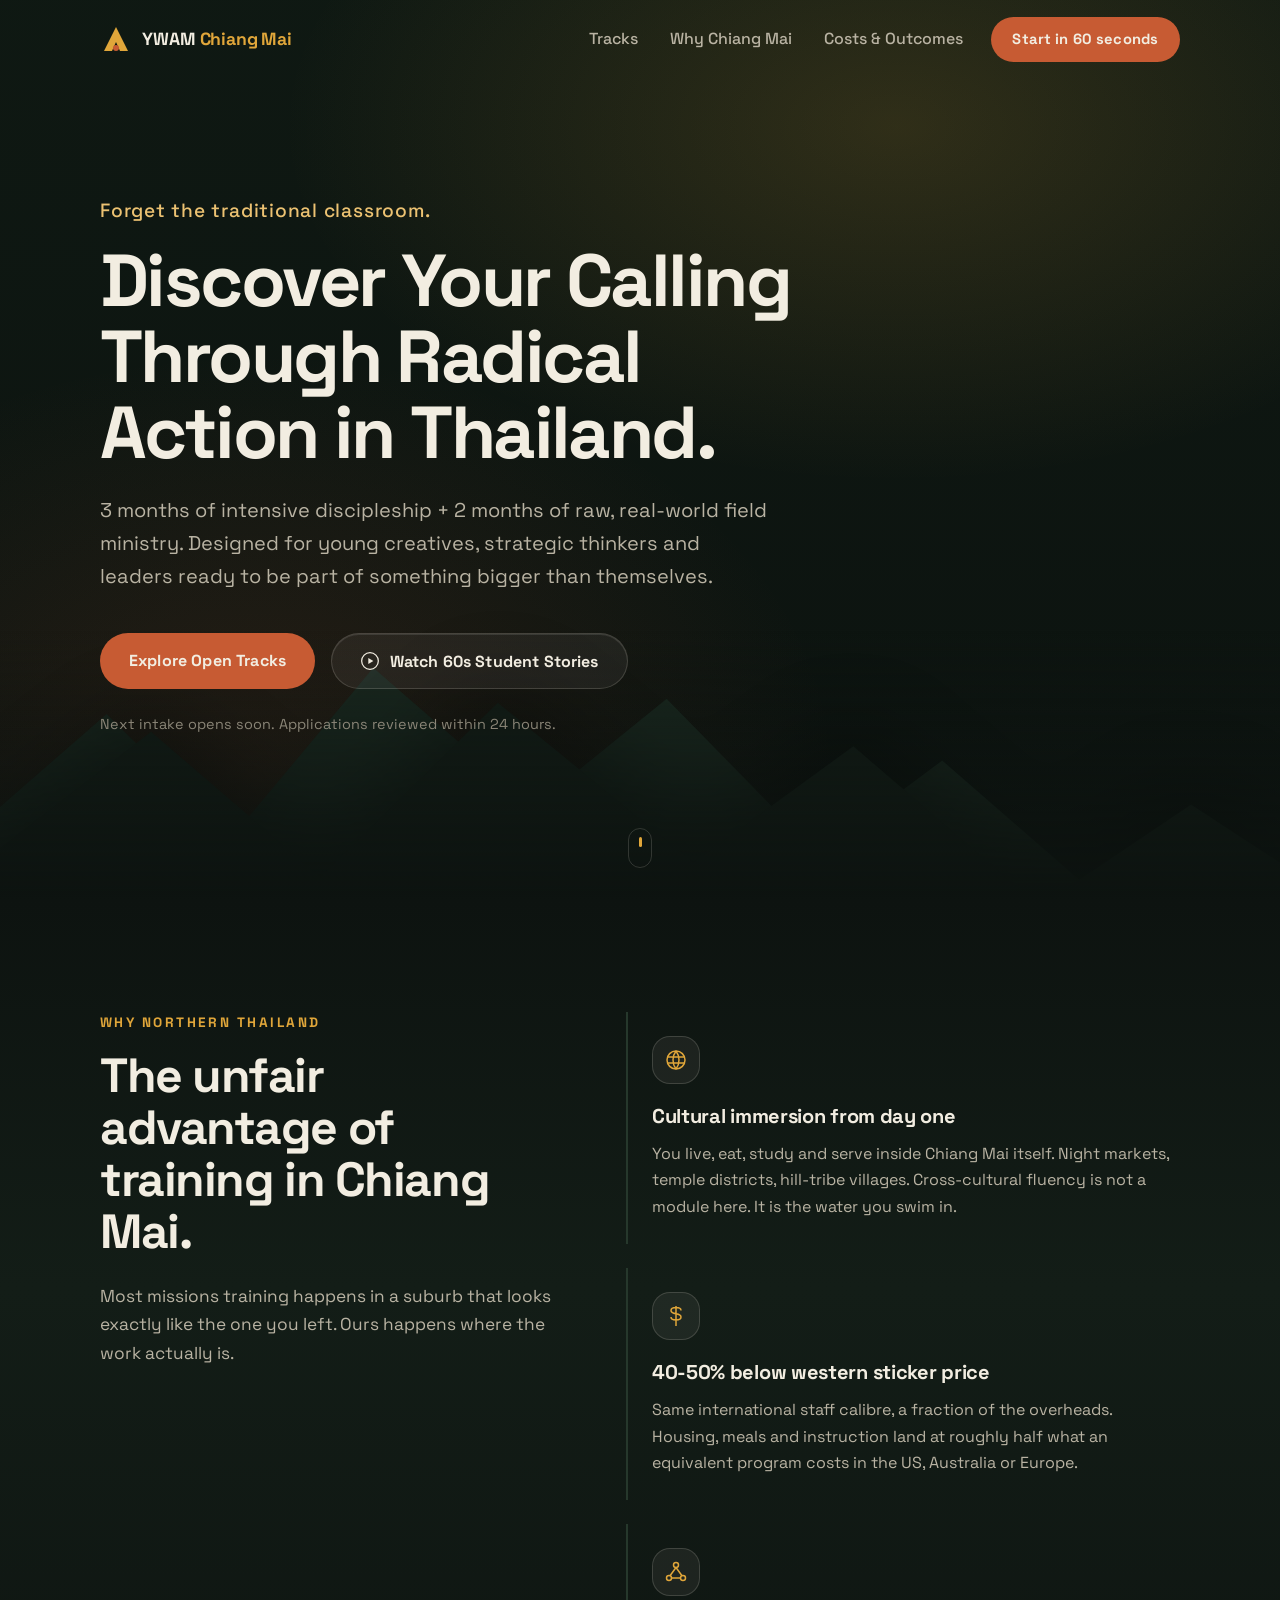
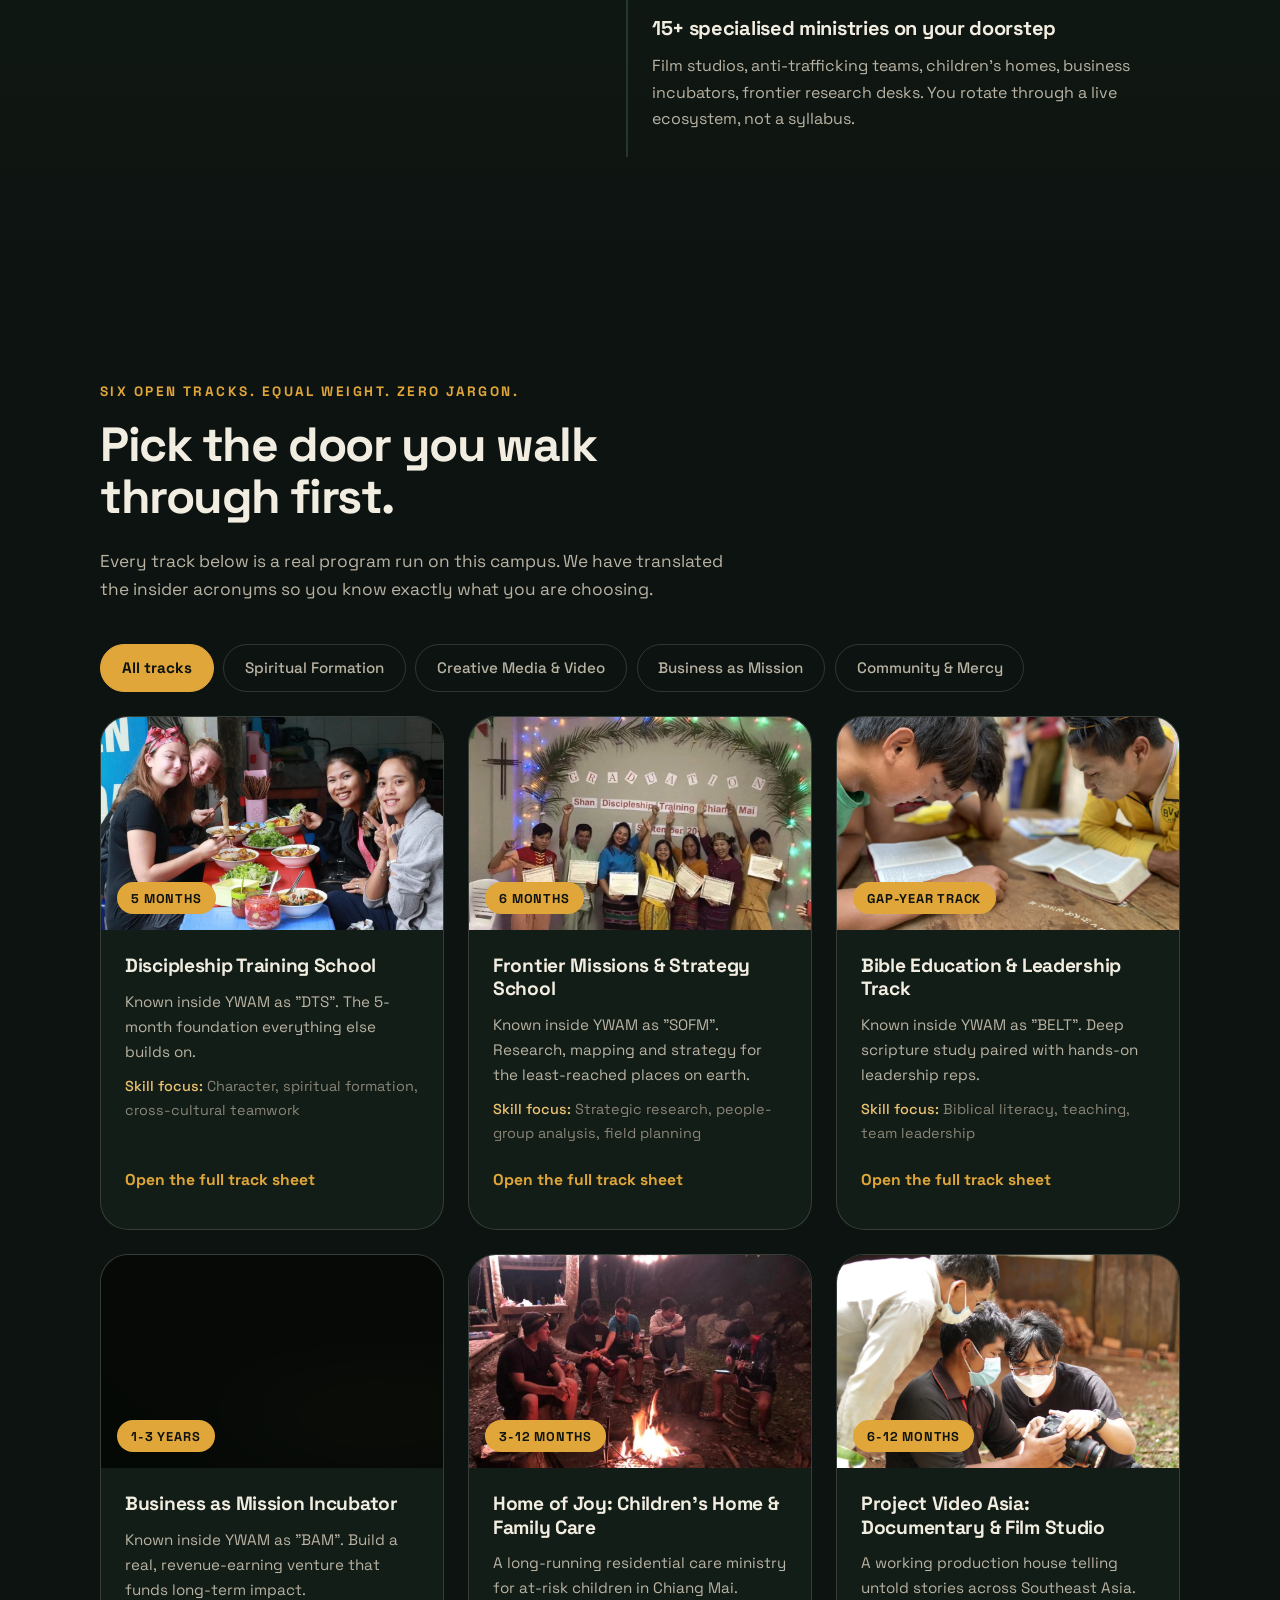
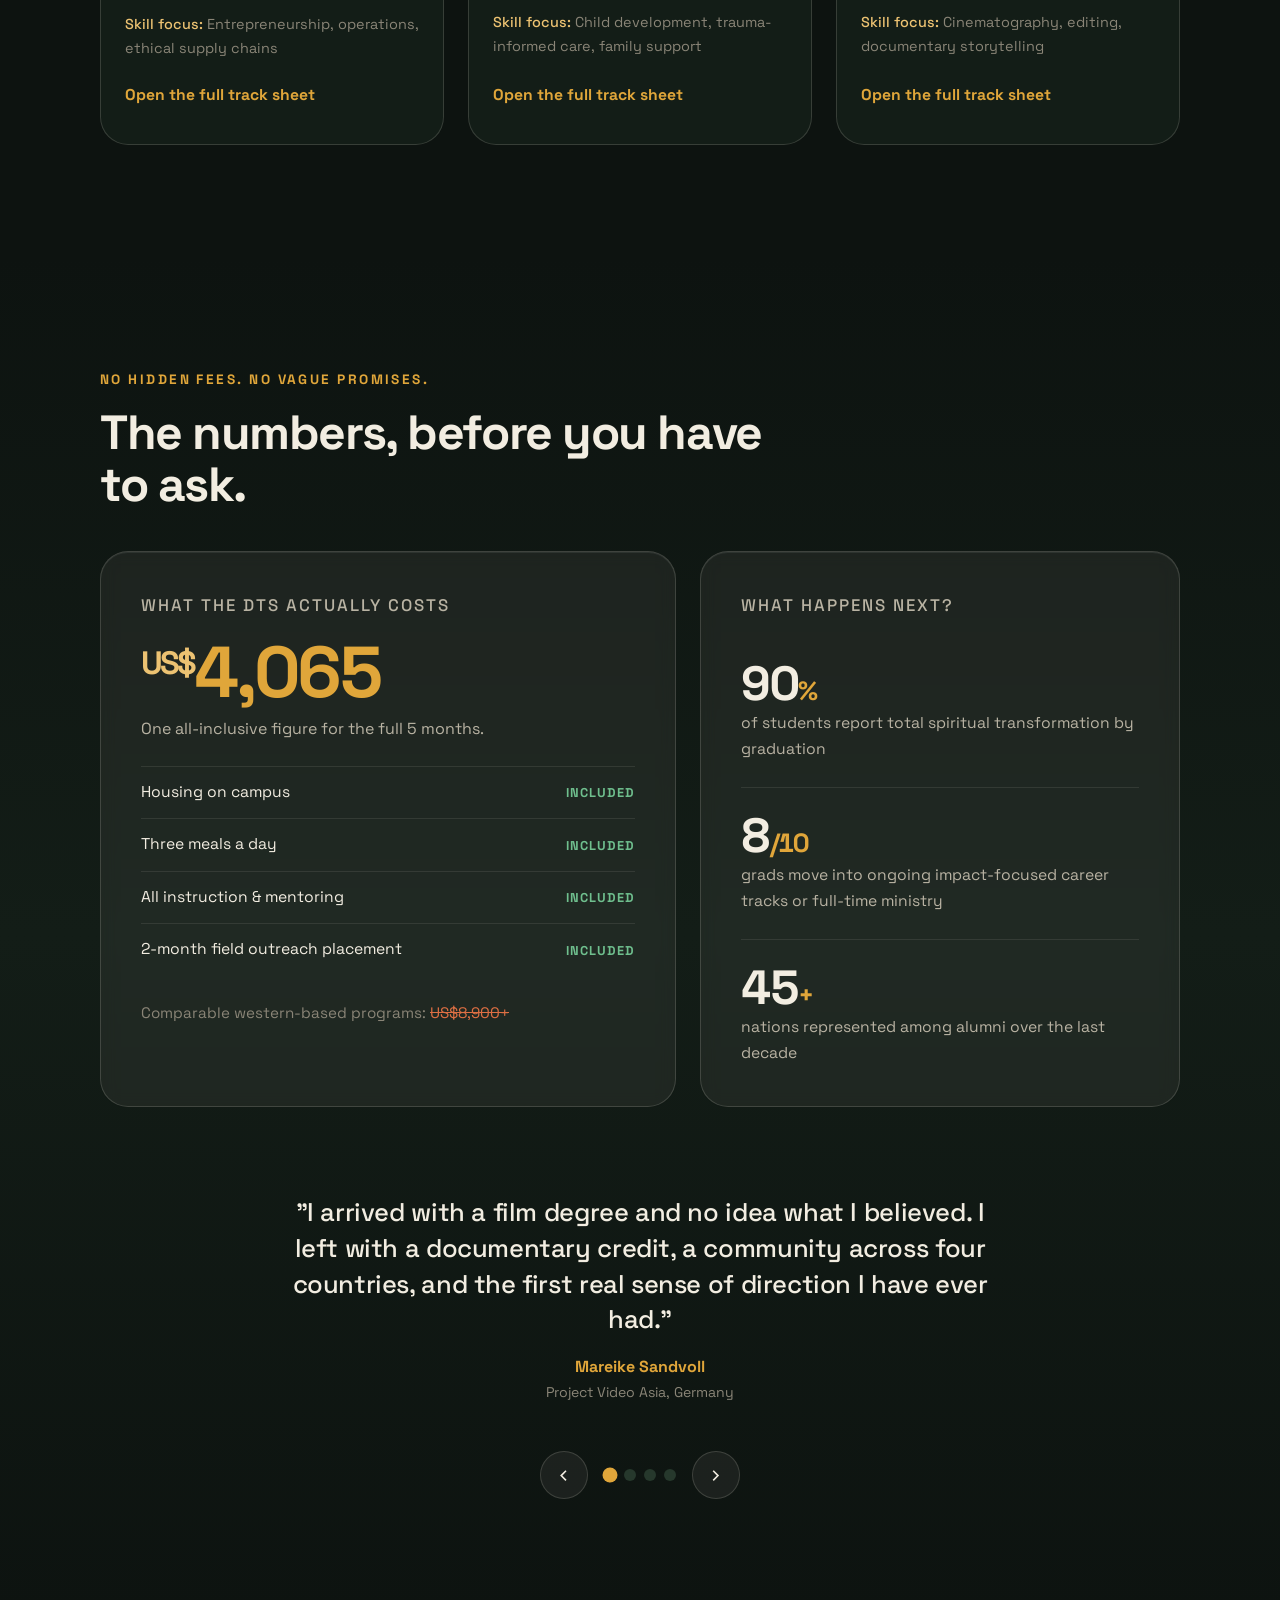
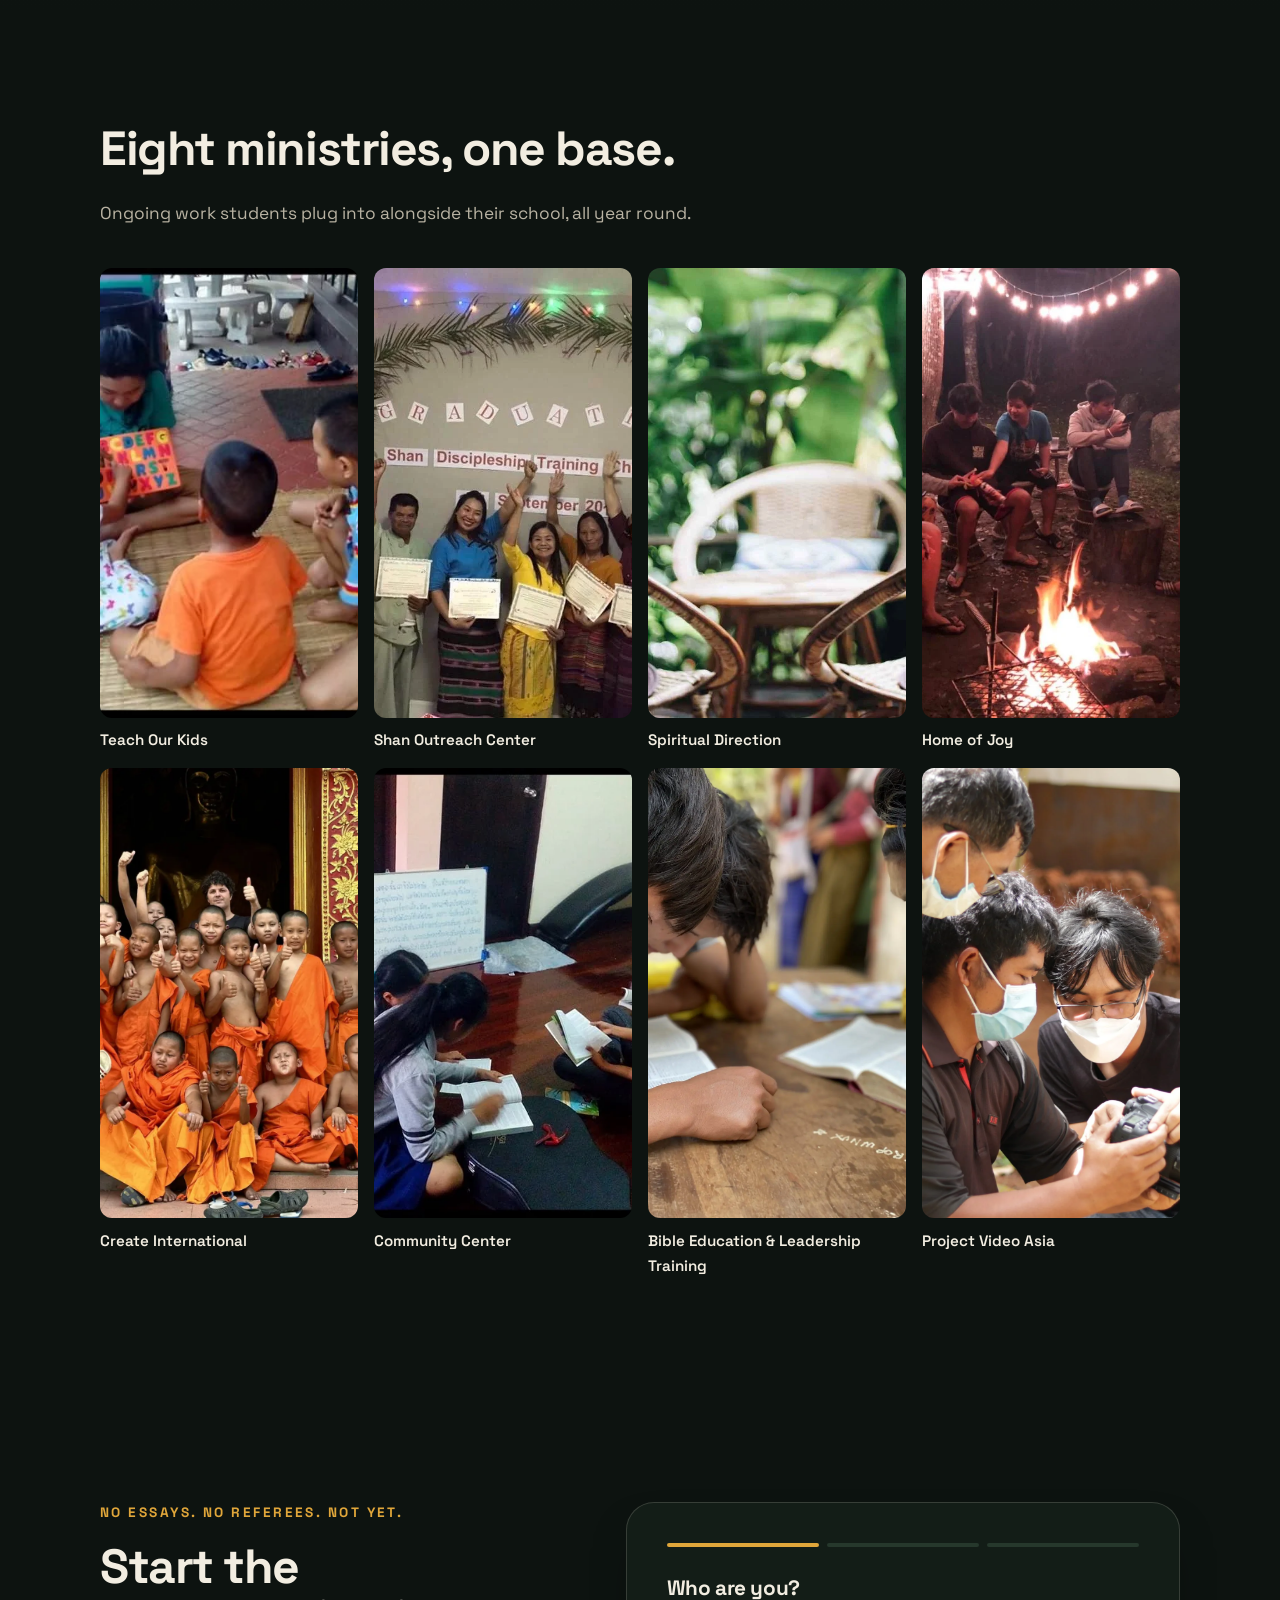
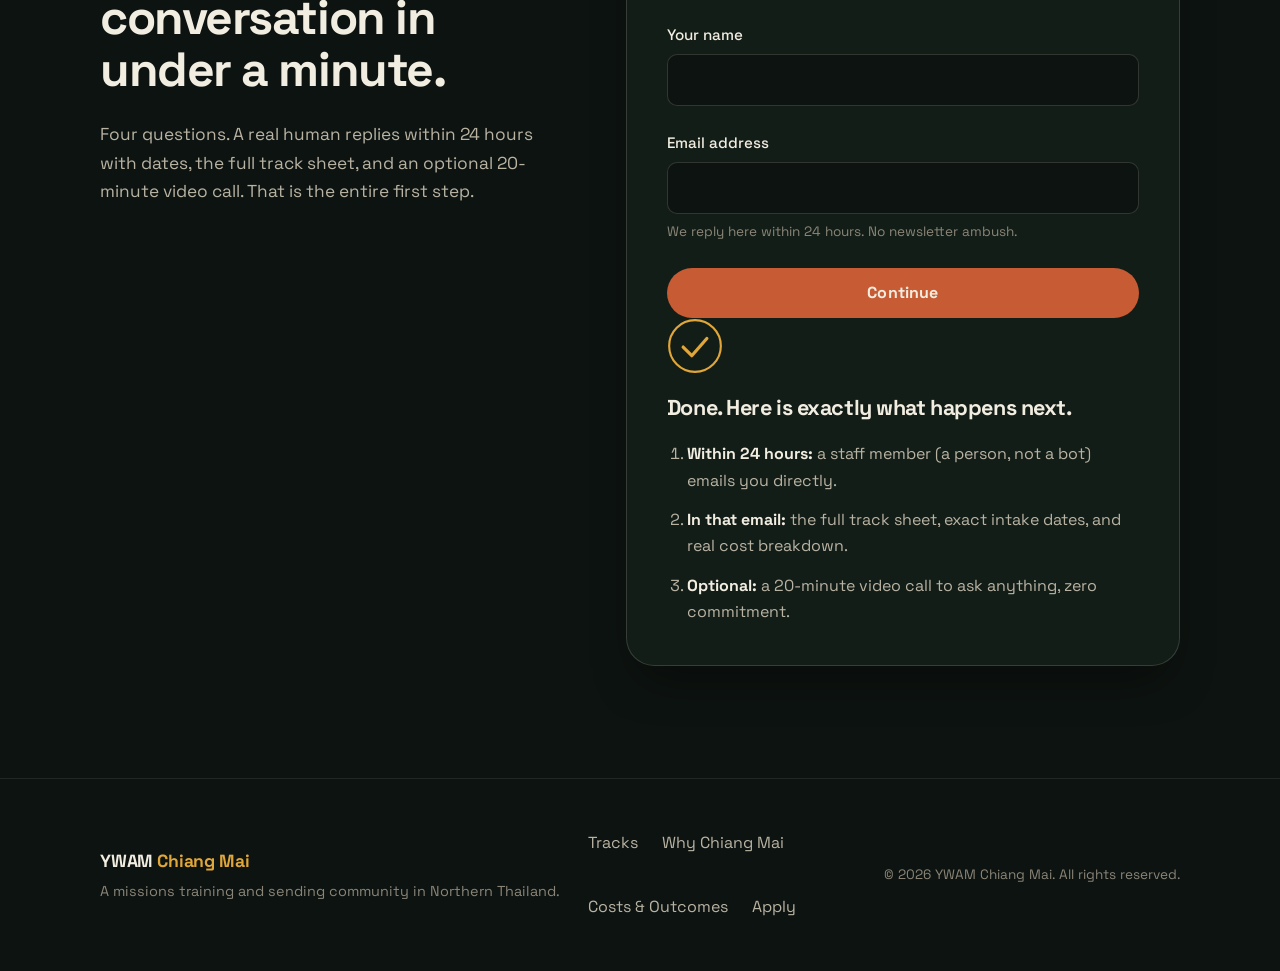
==== index.html @ 43355d7a "Initial commit: YWAM Chiang Mai homepage redesign (variant 1) Co-Authored-By: Claude Sonnet 5 <norep" ====
<!DOCTYPE html>
<html lang="en">
<head>
  <meta charset="UTF-8">
  <meta name="viewport" content="width=device-width, initial-scale=1">
  <title>YWAM Chiang Mai | Discover Your Calling Through Radical Action in Thailand</title>
  <meta name="description" content="3 months of intensive discipleship plus 2 months of raw, real-world field ministry in Chiang Mai, Thailand. Built for young creatives, strategic thinkers and leaders. See tracks, real costs and outcomes.">
  <link rel="canonical" href="https://www.ywamchiangmai.org/">

  <!-- Open Graph -->
  <meta property="og:type" content="website">
  <meta property="og:title" content="YWAM Chiang Mai | Discover Your Calling Through Radical Action in Thailand">
  <meta property="og:description" content="3 months of intensive discipleship plus 2 months of real-world field ministry in Northern Thailand. Transparent costs. Six open tracks. Apply in under a minute.">
  <meta property="og:url" content="https://www.ywamchiangmai.org/">
  <meta property="og:image" content="https://www.ywamchiangmai.org/images/og-cover.webp">
  <meta property="og:site_name" content="YWAM Chiang Mai">

  <!-- Twitter -->
  <meta name="twitter:card" content="summary_large_image">
  <meta name="twitter:title" content="YWAM Chiang Mai | Discover Your Calling Through Radical Action in Thailand">
  <meta name="twitter:description" content="5 months that reroute your life. Discipleship, creative media, frontier strategy and mercy ministry in Chiang Mai, Thailand.">
  <meta name="twitter:image" content="https://www.ywamchiangmai.org/images/og-cover.webp">

  <!-- ============================================================
       JSON-LD SCHEMA CONTAINER
       Organization + Course + FAQPage markup for search engines,
       knowledge graphs and LLM engine citations.
       ============================================================ -->
  <script type="application/ld+json">
  {
    "@context": "https://schema.org",
    "@type": "Organization",
    "name": "YWAM Chiang Mai",
    "url": "https://www.ywamchiangmai.org/",
    "logo": "https://www.ywamchiangmai.org/images/logo.webp",
    "description": "A missions training and sending community in Chiang Mai, Thailand, running discipleship schools, creative media studios, business-as-mission incubators and mercy ministries.",
    "address": {
      "@type": "PostalAddress",
      "addressLocality": "Chiang Mai",
      "addressCountry": "TH"
    },
    "sameAs": [
      "https://www.instagram.com/ywamchiangmai",
      "https://www.youtube.com/@ywamchiangmai"
    ]
  }
  </script>
  <script type="application/ld+json">
  {
    "@context": "https://schema.org",
    "@type": "Course",
    "name": "Discipleship Training School (DTS)",
    "description": "A 5-month residential program: 3 months of intensive discipleship lectures followed by 2 months of real-world field ministry across Thailand and Southeast Asia. No prior theological training required.",
    "provider": {
      "@type": "Organization",
      "name": "YWAM Chiang Mai",
      "url": "https://www.ywamchiangmai.org/"
    },
    "offers": {
      "@type": "Offer",
      "category": "Tuition",
      "price": "4280",
      "priceCurrency": "USD",
      "description": "All-inclusive figure covering housing, meals, instruction and field outreach placement."
    },
    "hasCourseInstance": {
      "@type": "CourseInstance",
      "courseMode": "onsite",
      "location": {
        "@type": "Place",
        "name": "YWAM Chiang Mai Campus",
        "address": {
          "@type": "PostalAddress",
          "addressLocality": "Chiang Mai",
          "addressCountry": "TH"
        }
      }
    }
  }
  </script>
  <script type="application/ld+json">
  {
    "@context": "https://schema.org",
    "@type": "FAQPage",
    "mainEntity": [
      {
        "@type": "Question",
        "name": "What is a DTS (Discipleship Training School)?",
        "acceptedAnswer": {
          "@type": "Answer",
          "text": "A DTS is a 5-month residential program run by YWAM: 3 months of intensive teaching and mentoring on campus in Chiang Mai, followed by 2 months of hands-on field ministry. You do not need any prior church, theology or missions background to apply."
        }
      },
      {
        "@type": "Question",
        "name": "How much does it cost to train with YWAM Chiang Mai?",
        "acceptedAnswer": {
          "@type": "Answer",
          "text": "The DTS costs US$4,280 all-inclusive: housing, three meals a day, instruction and your field outreach placement. Comparable western-based programs typically run US$8,900 or more, so training in Chiang Mai costs roughly 40 to 50 percent less."
        }
      },
      {
        "@type": "Question",
        "name": "Do I need to be experienced in ministry or missions to join?",
        "acceptedAnswer": {
          "@type": "Answer",
          "text": "No. Tracks are designed for people arriving with zero insider knowledge. Creatives, strategists, tradespeople and students all start at the same point: a willingness to learn through action."
        }
      },
      {
        "@type": "Question",
        "name": "What happens after I apply?",
        "acceptedAnswer": {
          "@type": "Answer",
          "text": "Within 24 hours a real staff member (not an autoresponder) emails you, books an optional 20-minute video call, and sends the full track sheet for the program you selected, including exact dates and a packing guide."
        }
      }
    ]
  }
  </script>

  <!-- Local variable font: Space Grotesk (wght 300-700), latin subset -->
  <style>
    @font-face {
      font-family: "Space Grotesk";
      src: url("fonts/space-grotesk-var-latin.woff2") format("woff2");
      font-weight: 300 700;
      font-style: normal;
      font-display: swap;
    }
  </style>
  <link rel="preload" href="fonts/space-grotesk-var-latin.woff2" as="font" type="font/woff2" crossorigin>
  <link rel="stylesheet" href="styles/main.css">

  <!-- Cloudflare Web Analytics: paste production token before ship -->
  <!-- <script defer src="https://static.cloudflareinsights.com/beacon.min.js" data-cf-beacon='{"token": "REPLACE_WITH_TOKEN"}'></script> -->
</head>
<body>
  <a class="skip-link" href="#main">Skip to main content</a>

  <!-- Narrative journey progress bar -->
  <div class="journey-progress" aria-hidden="true"><span id="journeyBar"></span></div>

  <header class="site-header" id="siteHeader">
    <div class="header-inner">
      <a class="brand" href="index.html" aria-label="YWAM Chiang Mai home">
        <svg class="brand-mark" viewBox="0 0 32 32" fill="none" aria-hidden="true">
          <path d="M16 3 4 27h8l4-9 4 9h8L16 3z" fill="var(--gold)"/>
          <circle cx="16" cy="24" r="3" fill="var(--terracotta)"/>
        </svg>
        <span class="brand-name">YWAM <em>Chiang Mai</em></span>
      </a>
      <nav class="site-nav" aria-label="Primary">
        <a href="#tracks">Tracks</a>
        <a href="#advantage">Why Chiang Mai</a>
        <a href="#numbers">Costs &amp; Outcomes</a>
      </nav>
      <a class="btn btn-solid btn-header" href="#apply">Start in 60 seconds</a>
    </div>
  </header>

  <main id="main">

    <!-- ==================== SECTION 1: CINEMATIC HERO ==================== -->
    <section class="hero" id="hero" aria-labelledby="heroTitle">
      <div class="hero-bg" aria-hidden="true">
        <div class="hero-layer hero-sky" data-parallax="0.15"></div>
        <div class="hero-layer hero-ridge-far" data-parallax="0.30">
          <svg viewBox="0 0 1440 320" preserveAspectRatio="none">
            <path d="M0 320V190l120-60 140 80 160-110 180 90 150-70 170 100 140-60 160 80 120-50 100 60v60z" fill="var(--ink-800)"/>
          </svg>
        </div>
        <div class="hero-layer hero-ridge-near" data-parallax="0.50">
          <svg viewBox="0 0 1440 260" preserveAspectRatio="none">
            <path d="M0 260V150l170-80 190 100 200-120 220 110 180-80 210 110 170-70 100 40v200z" fill="var(--ink-900)"/>
          </svg>
        </div>
        <div class="hero-grain"></div>
        <div class="hero-fade"></div>
      </div>

      <div class="hero-content container">
        <p class="hero-kicker reveal-words" id="heroKicker">Forget the traditional classroom.</p>
        <h1 class="hero-title reveal-words" id="heroTitle">Discover Your Calling Through Radical Action in Thailand.</h1>
        <p class="hero-lede">3 months of intensive discipleship + 2 months of raw, real-world field ministry. Designed for young creatives, strategic thinkers and leaders ready to be part of something bigger than themselves.</p>
        <div class="hero-ctas">
          <a class="btn btn-solid" href="#tracks">Explore Open Tracks</a>
          <button class="btn btn-glass" type="button" id="storiesBtn" aria-haspopup="dialog">
            <svg viewBox="0 0 24 24" fill="none" aria-hidden="true"><circle cx="12" cy="12" r="10" stroke="currentColor" stroke-width="1.5"/><path d="M10 8.5v7l6-3.5-6-3.5z" fill="currentColor"/></svg>
            Watch 60s Student Stories
          </button>
        </div>
        <p class="hero-meta">Next intake opens soon. Applications reviewed within 24 hours.</p>
      </div>

      <div class="hero-scroll-cue" aria-hidden="true">
        <span></span>
      </div>
    </section>

    <!-- ==================== SECTION 2: THE UNFAIR ADVANTAGE ==================== -->
    <section class="advantage" id="advantage" aria-labelledby="advantageTitle">
      <div class="container split-grid">
        <div class="split-sticky">
          <p class="eyebrow reveal">Why Northern Thailand</p>
          <h2 class="section-title reveal" id="advantageTitle">The unfair advantage of training in Chiang Mai.</h2>
          <p class="section-lede reveal">Most missions training happens in a suburb that looks exactly like the one you left. Ours happens where the work actually is.</p>
        </div>
        <div class="pillar-stack">
          <article class="pillar reveal">
            <div class="pillar-icon" aria-hidden="true">
              <svg viewBox="0 0 24 24" fill="none" stroke="currentColor" stroke-width="1.5"><circle cx="12" cy="12" r="9"/><path d="M3.5 9h17M3.5 15h17M12 3a15 15 0 0 1 0 18M12 3a15 15 0 0 0 0 18"/></svg>
            </div>
            <h3>Cultural immersion from day one</h3>
            <p>You live, eat, study and serve inside Chiang Mai itself. Night markets, temple districts, hill-tribe villages. Cross-cultural fluency is not a module here. It is the water you swim in.</p>
          </article>
          <article class="pillar reveal">
            <div class="pillar-icon" aria-hidden="true">
              <svg viewBox="0 0 24 24" fill="none" stroke="currentColor" stroke-width="1.5"><path d="M12 2v20M17 6.5c0-1.9-2.2-3-5-3s-5 1.1-5 3 2 2.8 5 3.3 5 1.4 5 3.2-2.2 3-5 3-5-1.1-5-3"/></svg>
            </div>
            <h3>40-50% below western sticker price</h3>
            <p>Same international staff calibre, a fraction of the overheads. Housing, meals and instruction land at roughly half what an equivalent program costs in the US, Australia or Europe.</p>
          </article>
          <article class="pillar reveal">
            <div class="pillar-icon" aria-hidden="true">
              <svg viewBox="0 0 24 24" fill="none" stroke="currentColor" stroke-width="1.5"><circle cx="12" cy="5" r="2.5"/><circle cx="5" cy="18" r="2.5"/><circle cx="19" cy="18" r="2.5"/><path d="M12 7.5 6 15.7M12 7.5l6 8.2M7.5 18h9"/></svg>
            </div>
            <h3>15+ specialised ministries on your doorstep</h3>
            <p>Film studios, anti-trafficking teams, children's homes, business incubators, frontier research desks. You rotate through a live ecosystem, not a syllabus.</p>
          </article>
        </div>
      </div>
    </section>

    <!-- ==================== SECTION 3: MODULAR PROJECT SELECTOR ==================== -->
    <section class="tracks" id="tracks" aria-labelledby="tracksTitle">
      <div class="container">
        <p class="eyebrow reveal">Six open tracks. Equal weight. Zero jargon.</p>
        <h2 class="section-title reveal" id="tracksTitle">Pick the door you walk through first.</h2>
        <p class="section-lede reveal">Every track below is a real program run on this campus. We have translated the insider acronyms so you know exactly what you are choosing.</p>

        <div class="track-filters reveal" role="group" aria-label="Filter tracks by focus">
          <button class="filter-chip is-active" type="button" data-filter="all" aria-pressed="true">All tracks</button>
          <button class="filter-chip" type="button" data-filter="spiritual" aria-pressed="false">Spiritual Formation</button>
          <button class="filter-chip" type="button" data-filter="creative" aria-pressed="false">Creative Media &amp; Video</button>
          <button class="filter-chip" type="button" data-filter="business" aria-pressed="false">Business as Mission</button>
          <button class="filter-chip" type="button" data-filter="community" aria-pressed="false">Community &amp; Mercy</button>
        </div>

        <ul class="track-grid" id="trackGrid">
          <li class="track-card reveal" data-category="spiritual" data-sheet="dts">
            <div class="track-media track-media-dts" aria-hidden="true"><img src="images/ywamchiangmai-ywam-chiangmai-dts-students-sharing-a-meal.webp" alt="" loading="lazy"><span class="track-tag">5 months</span></div>
            <div class="track-body">
              <h3>Discipleship Training School</h3>
              <p class="track-translate">Known inside YWAM as "DTS". The 5-month foundation everything else builds on.</p>
              <p class="track-skill"><strong>Skill focus:</strong> Character, spiritual formation, cross-cultural teamwork</p>
              <button class="track-cta" type="button" aria-haspopup="dialog">Open the full track sheet</button>
            </div>
          </li>
          <li class="track-card reveal" data-category="spiritual" data-sheet="sofm">
            <div class="track-media track-media-sofm" aria-hidden="true"><img src="images/ywamchiangmai-ywam-chiangmai-shan-outreach-center-photo-1.webp" alt="" loading="lazy"><span class="track-tag">6 months</span></div>
            <div class="track-body">
              <h3>Frontier Missions &amp; Strategy School</h3>
              <p class="track-translate">Known inside YWAM as "SOFM". Research, mapping and strategy for the least-reached places on earth.</p>
              <p class="track-skill"><strong>Skill focus:</strong> Strategic research, people-group analysis, field planning</p>
              <button class="track-cta" type="button" aria-haspopup="dialog">Open the full track sheet</button>
            </div>
          </li>
          <li class="track-card reveal" data-category="spiritual" data-sheet="belt">
            <div class="track-media track-media-belt" aria-hidden="true"><img src="images/ywamchiangmai-ywam-chiangmai-belt-bible-education-leadership-training.webp" alt="" loading="lazy"><span class="track-tag">Gap-year track</span></div>
            <div class="track-body">
              <h3>Bible Education &amp; Leadership Track</h3>
              <p class="track-translate">Known inside YWAM as "BELT". Deep scripture study paired with hands-on leadership reps.</p>
              <p class="track-skill"><strong>Skill focus:</strong> Biblical literacy, teaching, team leadership</p>
              <button class="track-cta" type="button" aria-haspopup="dialog">Open the full track sheet</button>
            </div>
          </li>
          <li class="track-card reveal" data-category="business" data-sheet="bam">
            <div class="track-media track-media-bam" aria-hidden="true"><span class="track-tag">1-3 years</span></div>
            <div class="track-body">
              <h3>Business as Mission Incubator</h3>
              <p class="track-translate">Known inside YWAM as "BAM". Build a real, revenue-earning venture that funds long-term impact.</p>
              <p class="track-skill"><strong>Skill focus:</strong> Entrepreneurship, operations, ethical supply chains</p>
              <button class="track-cta" type="button" aria-haspopup="dialog">Open the full track sheet</button>
            </div>
          </li>
          <li class="track-card reveal" data-category="community" data-sheet="hoj">
            <div class="track-media track-media-hoj" aria-hidden="true"><img src="images/ywamchiangmai-ywam-chiangmai-home-of-joy-photo-1.webp" alt="" loading="lazy"><span class="track-tag">3-12 months</span></div>
            <div class="track-body">
              <h3>Home of Joy: Children's Home &amp; Family Care</h3>
              <p class="track-translate">A long-running residential care ministry for at-risk children in Chiang Mai.</p>
              <p class="track-skill"><strong>Skill focus:</strong> Child development, trauma-informed care, family support</p>
              <button class="track-cta" type="button" aria-haspopup="dialog">Open the full track sheet</button>
            </div>
          </li>
          <li class="track-card reveal" data-category="creative" data-sheet="pva">
            <div class="track-media track-media-pva" aria-hidden="true"><img src="images/ywamchiangmai-ywam-chiangmai-project-video-asia-production-photo-1.webp" alt="" loading="lazy"><span class="track-tag">6-12 months</span></div>
            <div class="track-body">
              <h3>Project Video Asia: Documentary &amp; Film Studio</h3>
              <p class="track-translate">A working production house telling untold stories across Southeast Asia.</p>
              <p class="track-skill"><strong>Skill focus:</strong> Cinematography, editing, documentary storytelling</p>
              <button class="track-cta" type="button" aria-haspopup="dialog">Open the full track sheet</button>
            </div>
          </li>
        </ul>
      </div>
    </section>

    <!-- ==================== SECTION 4: TRANSPARENT NUMBERS ==================== -->
    <section class="numbers" id="numbers" aria-labelledby="numbersTitle">
      <div class="container">
        <p class="eyebrow reveal">No hidden fees. No vague promises.</p>
        <h2 class="section-title reveal" id="numbersTitle">The numbers, before you have to ask.</h2>

        <div class="numbers-grid">
          <div class="cost-panel reveal" aria-labelledby="costHeading">
            <h3 id="costHeading">What the DTS actually costs</h3>
            <p class="cost-figure"><span class="cost-currency">US$</span><span class="count-up" data-count="4280">0</span></p>
            <p class="cost-note">One all-inclusive figure for the full 5 months.</p>
            <ul class="cost-breakdown">
              <li><span>Housing on campus</span><span class="cost-check" aria-hidden="true">Included</span></li>
              <li><span>Three meals a day</span><span class="cost-check" aria-hidden="true">Included</span></li>
              <li><span>All instruction &amp; mentoring</span><span class="cost-check" aria-hidden="true">Included</span></li>
              <li><span>2-month field outreach placement</span><span class="cost-check" aria-hidden="true">Included</span></li>
            </ul>
            <p class="cost-compare">Comparable western-based programs: <s>US$8,900+</s></p>
          </div>

          <div class="outcomes-panel reveal" aria-labelledby="outcomesHeading">
            <h3 id="outcomesHeading">What happens next?</h3>
            <div class="outcome-stat">
              <p class="outcome-figure"><span class="count-up" data-count="95">0</span><span class="outcome-unit">%</span></p>
              <p>of students report total spiritual transformation by graduation</p>
            </div>
            <div class="outcome-stat">
              <p class="outcome-figure"><span class="count-up" data-count="8">0</span><span class="outcome-unit">/10</span></p>
              <p>grads move into ongoing impact-focused career tracks or full-time ministry</p>
            </div>
            <div class="outcome-stat">
              <p class="outcome-figure"><span class="count-up" data-count="47">0</span><span class="outcome-unit">+</span></p>
              <p>nations represented among alumni over the last decade</p>
            </div>
          </div>
        </div>

        <div class="quotes reveal" aria-label="Alumni stories">
          <div class="quote-track" id="quoteTrack">
            <blockquote class="quote-slide is-active">
              <p>"I arrived with a film degree and no idea what I believed. I left with a documentary credit, a community across four countries, and the first real sense of direction I have ever had."</p>
              <footer>Mareike Sandvoll <span>Project Video Asia, Germany</span></footer>
            </blockquote>
            <blockquote class="quote-slide">
              <p>"I thought DTS was code for something I would not understand. Turns out it was five months that rerouted my whole twenties. I run a social enterprise in Auckland now."</p>
              <footer>Tavita Ah-Kuoi <span>DTS &amp; BAM Incubator, New Zealand</span></footer>
            </blockquote>
            <blockquote class="quote-slide">
              <p>"The cost was the thing that nearly stopped me. Then I did the maths against a single semester at uni back home and booked the flight the same week."</p>
              <footer>Jonas Berkeley-Rae <span>Frontier Missions &amp; Strategy School, UK</span></footer>
            </blockquote>
            <blockquote class="quote-slide">
              <p>"Home of Joy taught me more about care work in three months than two years of lectures ever did. I came back on staff."</p>
              <footer>Priya Nakarin <span>Home of Joy, Australia</span></footer>
            </blockquote>
          </div>
          <div class="quote-controls">
            <button type="button" id="quotePrev" aria-label="Previous story">
              <svg viewBox="0 0 24 24" fill="none" stroke="currentColor" stroke-width="2" aria-hidden="true"><path d="M15 6l-6 6 6 6"/></svg>
            </button>
            <div class="quote-dots" id="quoteDots" role="tablist" aria-label="Story position"></div>
            <button type="button" id="quoteNext" aria-label="Next story">
              <svg viewBox="0 0 24 24" fill="none" stroke="currentColor" stroke-width="2" aria-hidden="true"><path d="M9 6l6 6-6 6"/></svg>
            </button>
          </div>
        </div>
      </div>
    </section>

    <!-- ==================== SECTION 4b: MINISTRIES ==================== -->
    <section class="ministries" id="ministries" aria-labelledby="ministriesTitle">
      <div class="container">
        <h2 class="section-title reveal" id="ministriesTitle">Eight ministries, one base.</h2>
        <p class="section-lede reveal">Ongoing work students plug into alongside their school, all year round.</p>
        <ul class="ministry-grid">
          <li class="ministry-card reveal">
            <img src="images/ywamchiangmai-ywam-chiangmai-community-center-pim-teaching-kids.webp" alt="Teach Our Kids" width="600" height="450" loading="lazy">
            <span>Teach Our Kids</span>
          </li>
          <li class="ministry-card reveal">
            <img src="images/ywamchiangmai-ywam-chiangmai-shan-outreach-center-photo-1.webp" alt="Shan Outreach Center" width="600" height="450" loading="lazy">
            <span>Shan Outreach Center</span>
          </li>
          <li class="ministry-card reveal">
            <img src="images/ywamchiangmai-ywam-chiangmai-spiritual-direction-cover-image.webp" alt="Spiritual Direction" width="600" height="450" loading="lazy">
            <span>Spiritual Direction</span>
          </li>
          <li class="ministry-card reveal">
            <img src="images/ywamchiangmai-ywam-chiangmai-home-of-joy-photo-1.webp" alt="Home of Joy" width="600" height="450" loading="lazy">
            <span>Home of Joy</span>
          </li>
          <li class="ministry-card reveal">
            <img src="images/ywamchiangmai-ywam-chiangmai-create-international-workshop.webp" alt="Create International" width="600" height="450" loading="lazy">
            <span>Create International</span>
          </li>
          <li class="ministry-card reveal">
            <img src="images/ywamchiangmai-ywam-chiangmai-community-center-kids-studying-bible.webp" alt="Community Center" width="600" height="450" loading="lazy">
            <span>Community Center</span>
          </li>
          <li class="ministry-card reveal">
            <img src="images/ywamchiangmai-ywam-chiangmai-belt-bible-education-leadership-training.webp" alt="Bible Education Leadership Training" width="600" height="450" loading="lazy">
            <span>Bible Education &amp; Leadership Training</span>
          </li>
          <li class="ministry-card reveal">
            <img src="images/ywamchiangmai-ywam-chiangmai-project-video-asia-production-photo-1.webp" alt="Project Video Asia" width="600" height="450" loading="lazy">
            <span>Project Video Asia</span>
          </li>
        </ul>
      </div>
    </section>

    <!-- ==================== SECTION 5: 1-MINUTE MICRO-APPLICATION ==================== -->
    <section class="apply" id="apply" aria-labelledby="applyTitle">
      <div class="container apply-grid">
        <div class="apply-intro">
          <p class="eyebrow reveal">No essays. No referees. Not yet.</p>
          <h2 class="section-title reveal" id="applyTitle">Start the conversation in under a minute.</h2>
          <p class="section-lede reveal">Four questions. A real human replies within 24 hours with dates, the full track sheet, and an optional 20-minute video call. That is the entire first step.</p>
        </div>

        <!-- Wire action to your form endpoint (e.g. Cloudflare Pages Function or Formspark) before ship -->
        <form class="micro-form reveal" id="microForm" novalidate>
          <div class="form-progress" aria-hidden="true">
            <span class="form-dot is-active" data-step-dot="1"></span>
            <span class="form-dot" data-step-dot="2"></span>
            <span class="form-dot" data-step-dot="3"></span>
          </div>

          <fieldset class="form-step is-active" data-step="1">
            <legend>Who are you?</legend>
            <div class="field">
              <label for="fieldName">Your name</label>
              <input type="text" id="fieldName" name="name" autocomplete="name" required>
              <p class="field-error" id="errName" role="alert" hidden>Please tell us your name.</p>
            </div>
            <div class="field">
              <label for="fieldEmail">Email address</label>
              <input type="email" id="fieldEmail" name="email" autocomplete="email" inputmode="email" required>
              <p class="field-hint">We reply here within 24 hours. No newsletter ambush.</p>
              <p class="field-error" id="errEmail" role="alert" hidden>That email does not look right yet.</p>
            </div>
            <button class="btn btn-solid form-next" type="button" data-next="2">Continue</button>
          </fieldset>

          <fieldset class="form-step" data-step="2">
            <legend>What pulls at you most?</legend>
            <div class="field">
              <label for="fieldPassion">Primary passion</label>
              <select id="fieldPassion" name="passion" required>
                <option value="" selected disabled>Choose one</option>
                <option value="creative">Creative (film, design, story)</option>
                <option value="strategy">Strategy (research, planning, systems)</option>
                <option value="leadership">Leadership (teams, teaching, building)</option>
                <option value="community">Community care (children, families, justice)</option>
              </select>
              <p class="field-error" id="errPassion" role="alert" hidden>Pick the one closest to you. You can change it later.</p>
            </div>
            <div class="form-step-nav">
              <button class="btn btn-ghost form-back" type="button" data-back="1">Back</button>
              <button class="btn btn-solid form-next" type="button" data-next="3">Continue</button>
            </div>
          </fieldset>

          <fieldset class="form-step" data-step="3">
            <legend>When could you realistically come?</legend>
            <div class="field">
              <label for="fieldAvailability">Availability</label>
              <select id="fieldAvailability" name="availability" required>
                <option value="" selected disabled>Choose a window</option>
                <option value="3months">Within 3 months</option>
                <option value="6months">3-6 months from now</option>
                <option value="year">6-12 months from now</option>
                <option value="exploring">Just exploring for now</option>
              </select>
              <p class="field-error" id="errAvailability" role="alert" hidden>A rough window is all we need.</p>
            </div>
            <div class="form-step-nav">
              <button class="btn btn-ghost form-back" type="button" data-back="2">Back</button>
              <button class="btn btn-solid" type="submit" id="formSubmit">Send it</button>
            </div>
          </fieldset>

          <div class="form-success" id="formSuccess" hidden tabindex="-1">
            <svg class="success-mark" viewBox="0 0 52 52" aria-hidden="true">
              <circle cx="26" cy="26" r="24" fill="none" stroke="var(--gold)" stroke-width="2"/>
              <path d="M15 27l8 8 14-16" fill="none" stroke="var(--gold)" stroke-width="3" stroke-linecap="round" stroke-linejoin="round"/>
            </svg>
            <h3>Done. Here is exactly what happens next.</h3>
            <ol class="success-timeline">
              <li><strong>Within 24 hours:</strong> a staff member (a person, not a bot) emails you directly.</li>
              <li><strong>In that email:</strong> the full track sheet, exact intake dates, and real cost breakdown.</li>
              <li><strong>Optional:</strong> a 20-minute video call to ask anything, zero commitment.</li>
            </ol>
          </div>
        </form>
      </div>
    </section>

  </main>

  <footer class="site-footer">
    <div class="container footer-inner">
      <div>
        <p class="brand-name">YWAM <em>Chiang Mai</em></p>
        <p class="footer-note">A missions training and sending community in Northern Thailand.</p>
      </div>
      <nav class="footer-nav" aria-label="Footer">
        <a href="#tracks">Tracks</a>
        <a href="#advantage">Why Chiang Mai</a>
        <a href="#numbers">Costs &amp; Outcomes</a>
        <a href="#apply">Apply</a>
      </nav>
      <p class="footer-legal">&copy; 2026 YWAM Chiang Mai. All rights reserved.</p>
    </div>
  </footer>

  <!-- ==================== EXPANDED PROJECT SHEET (dialog) ==================== -->
  <dialog class="sheet" id="trackSheet" aria-labelledby="sheetTitle">
    <button class="sheet-close" type="button" id="sheetClose" aria-label="Close track sheet">
      <svg viewBox="0 0 24 24" fill="none" stroke="currentColor" stroke-width="2" aria-hidden="true"><path d="M6 6l12 12M18 6L6 18"/></svg>
    </button>
    <div class="sheet-media" id="sheetMedia" aria-hidden="true"></div>
    <div class="sheet-body">
      <p class="sheet-tag" id="sheetDuration"></p>
      <h3 id="sheetTitle"></h3>
      <p class="sheet-desc" id="sheetDesc"></p>
      <h4>Core skill focus</h4>
      <p id="sheetSkill"></p>
      <h4>On-the-ground impact matrix</h4>
      <ul class="sheet-impact" id="sheetImpact"></ul>
      <a class="btn btn-solid" href="#apply" id="sheetCta">Apply for this track</a>
    </div>
  </dialog>

  <!-- ==================== VIDEO LIGHTBOX (dialog) ==================== -->
  <dialog class="lightbox" id="videoLightbox" aria-label="Student stories video">
    <button class="sheet-close" type="button" id="lightboxClose" aria-label="Close video">
      <svg viewBox="0 0 24 24" fill="none" stroke="currentColor" stroke-width="2" aria-hidden="true"><path d="M6 6l12 12M18 6L6 18"/></svg>
    </button>
    <div class="lightbox-frame">
      <!-- Replace this placeholder with the self-hosted student stories video before ship:
           <video controls preload="none" poster="images/stories-poster.webp" src="videos/student-stories-60s.mp4"></video> -->
      <div class="lightbox-placeholder">
        <svg viewBox="0 0 24 24" fill="none" aria-hidden="true"><circle cx="12" cy="12" r="10" stroke="currentColor" stroke-width="1.5"/><path d="M10 8.5v7l6-3.5-6-3.5z" fill="currentColor"/></svg>
        <p>60-second student stories film goes here.</p>
      </div>
    </div>
  </dialog>

  <script src="scripts/app.js" defer></script>
</body>
</html>
---- styles/main.css ----
/* ============================================================
   YWAM Chiang Mai. Grounded Adventure design system.
   Permanent atmospheric dark mode. Vanilla CSS, zero frameworks.
   ============================================================ */

:root {
  /* Palette: Northern Thailand. Deep forest, terracotta, gold. */
  --ink-950: #0d1310;
  --ink-900: #131d17;
  --ink-800: #1b2a21;
  --ink-700: #26382c;
  --cream: #f2ede1;
  --cream-dim: #b9b3a3;
  --cream-faint: #8a8577;
  --terracotta: #c75b33;
  --terracotta-hot: #dd6f43;
  --gold: #e0a63a;
  --gold-soft: #ecc272;
  --forest: #2e5941;

  /* Type */
  --font-display: "Space Grotesk", system-ui, sans-serif;

  /* Rhythm */
  --space-1: 0.5rem;
  --space-2: 1rem;
  --space-3: 1.5rem;
  --space-4: 2.5rem;
  --space-5: 4rem;
  --space-6: 7rem;

  --radius-sm: 0.625rem;
  --radius-md: 1.125rem;
  --radius-lg: 1.75rem;
  --radius-pill: 999px;

  --ease-out: cubic-bezier(0.16, 1, 0.3, 1);
  --shadow-lift: 0 24px 48px -20px rgba(0, 0, 0, 0.55);
  --glass-bg: rgba(242, 237, 225, 0.06);
  --glass-border: rgba(242, 237, 225, 0.16);
}

*,
*::before,
*::after {
  box-sizing: border-box;
  margin: 0;
  padding: 0;
}

html {
  scroll-behavior: smooth;
  scroll-padding-top: 5.5rem;
}

body {
  font-family: var(--font-display);
  font-weight: 400;
  font-size: 1rem;
  line-height: 1.65;
  color: var(--cream);
  background: var(--ink-950);
  -webkit-font-smoothing: antialiased;
  overflow-x: hidden;
}

img,
svg,
video {
  max-width: 100%;
  display: block;
}

.container {
  width: 100%;
  max-width: 72.5rem;
  margin-inline: auto;
  padding-inline: clamp(1.25rem, 4vw, 2.5rem);
}

/* ---------- Accessibility helpers ---------- */

.skip-link {
  position: absolute;
  top: -100%;
  left: 1rem;
  z-index: 200;
  padding: 0.75rem 1.25rem;
  background: var(--gold);
  color: var(--ink-950);
  font-weight: 700;
  border-radius: var(--radius-sm);
  text-decoration: none;
}

.skip-link:focus {
  top: 1rem;
}

:focus-visible {
  outline: 2px solid var(--gold);
  outline-offset: 3px;
  border-radius: 2px;
}

/* ---------- Narrative journey progress bar ---------- */

.journey-progress {
  position: fixed;
  top: 0;
  left: 0;
  right: 0;
  height: 3px;
  z-index: 120;
  background: transparent;
}

.journey-progress span {
  display: block;
  height: 100%;
  width: 0;
  background: linear-gradient(90deg, var(--terracotta), var(--gold));
  transform-origin: left;
}

/* ---------- Buttons ---------- */

.btn {
  display: inline-flex;
  align-items: center;
  justify-content: center;
  gap: 0.6rem;
  min-height: 3rem;
  padding: 0.85rem 1.75rem;
  font-family: inherit;
  font-size: 1rem;
  font-weight: 700;
  letter-spacing: 0.01em;
  border-radius: var(--radius-pill);
  border: 1px solid transparent;
  cursor: pointer;
  text-decoration: none;
  transition: transform 0.2s var(--ease-out), background-color 0.25s var(--ease-out),
    border-color 0.25s var(--ease-out), color 0.25s var(--ease-out);
}

.btn svg {
  width: 1.25rem;
  height: 1.25rem;
  flex: none;
}

.btn:active {
  transform: scale(0.98);
}

.btn-solid {
  background: var(--terracotta);
  color: var(--cream);
}

.btn-solid:hover {
  background: var(--terracotta-hot);
  transform: translateY(-1px);
}

.btn-glass {
  background: var(--glass-bg);
  border-color: var(--glass-border);
  color: var(--cream);
  backdrop-filter: blur(12px);
  -webkit-backdrop-filter: blur(12px);
  box-shadow: inset 0 1px 0 rgba(255, 255, 255, 0.1);
}

.btn-glass:hover {
  border-color: var(--gold);
  color: var(--gold-soft);
  transform: translateY(-1px);
}

.btn-ghost {
  background: transparent;
  border-color: var(--glass-border);
  color: var(--cream-dim);
}

.btn-ghost:hover {
  color: var(--cream);
  border-color: var(--cream-dim);
}

/* ---------- Header ---------- */

.site-header {
  position: fixed;
  top: 0;
  left: 0;
  right: 0;
  z-index: 100;
  transition: background-color 0.35s var(--ease-out), box-shadow 0.35s var(--ease-out);
}

.site-header.is-scrolled {
  background: rgba(13, 19, 16, 0.82);
  backdrop-filter: blur(14px);
  -webkit-backdrop-filter: blur(14px);
  box-shadow: 0 1px 0 rgba(242, 237, 225, 0.08);
}

.header-inner {
  max-width: 72.5rem;
  margin-inline: auto;
  padding: 0.9rem clamp(1.25rem, 4vw, 2.5rem);
  display: flex;
  align-items: center;
  gap: var(--space-3);
}

.brand {
  display: inline-flex;
  align-items: center;
  gap: 0.65rem;
  text-decoration: none;
  color: var(--cream);
  min-height: 3rem;
}

.brand-mark {
  width: 2rem;
  height: 2rem;
  flex: none;
}

.brand-name {
  font-weight: 700;
  font-size: 1.1rem;
  letter-spacing: -0.01em;
}

.brand-name em {
  font-style: normal;
  color: var(--gold);
}

.site-nav {
  display: none;
  margin-left: auto;
  gap: var(--space-3);
}

.site-nav a {
  color: var(--cream-dim);
  text-decoration: none;
  font-weight: 500;
  padding: 0.75rem 0.25rem;
  transition: color 0.2s var(--ease-out);
}

.site-nav a:hover {
  color: var(--gold-soft);
}

.btn-header {
  margin-left: auto;
  min-height: 2.75rem;
  padding: 0.6rem 1.3rem;
  font-size: 0.92rem;
}

@media (min-width: 48rem) {
  .site-nav {
    display: flex;
  }

  .btn-header {
    margin-left: 0;
  }
}

/* ---------- Section shared ---------- */

section {
  padding-block: clamp(4rem, 10vw, var(--space-6));
}

.eyebrow {
  font-size: 0.85rem;
  font-weight: 700;
  text-transform: uppercase;
  letter-spacing: 0.18em;
  color: var(--gold);
  margin-bottom: var(--space-2);
}

.section-title {
  font-size: clamp(1.9rem, 4.5vw, 3rem);
  font-weight: 700;
  letter-spacing: -0.03em;
  line-height: 1.08;
  max-width: 22ch;
  margin-bottom: var(--space-3);
}

.section-lede {
  color: var(--cream-dim);
  max-width: 58ch;
  font-size: 1.08rem;
}

.ministries { padding: var(--space-6) 0; }

.ministry-grid {
  display: grid;
  grid-template-columns: repeat(4, 1fr);
  gap: var(--space-2);
  list-style: none;
  margin-top: var(--space-4);
  padding: 0;
}

.ministry-card { display: flex; flex-direction: column; gap: 0.6rem; }

.ministry-card img {
  width: 100%;
  aspect-ratio: 4 / 3;
  object-fit: cover;
  border-radius: 12px;
  display: block;
}

.ministry-card span {
  font-size: 0.95rem;
  font-weight: 600;
  color: var(--cream);
}

@media (max-width: 720px) {
  .ministry-grid { grid-template-columns: repeat(2, 1fr); }
}

/* ---------- Hero ---------- */

.hero {
  position: relative;
  min-height: 100dvh;
  display: flex;
  align-items: center;
  padding-block: 8rem 6rem;
  overflow: hidden;
}

.hero-bg {
  position: absolute;
  inset: 0;
  z-index: -1;
}

.hero-layer {
  position: absolute;
  inset: -10% 0;
  will-change: transform;
}

.hero-sky {
  background:
    radial-gradient(ellipse 80% 55% at 70% 20%, rgba(224, 166, 58, 0.16), transparent 60%),
    radial-gradient(ellipse 70% 60% at 20% 80%, rgba(199, 91, 51, 0.14), transparent 65%),
    linear-gradient(180deg, #101a14 0%, var(--ink-950) 100%);
}

.hero-ridge-far,
.hero-ridge-near {
  inset: auto 0 -12% 0;
  height: 55%;
}

.hero-ridge-far svg,
.hero-ridge-near svg {
  width: 100%;
  height: 100%;
}

.hero-ridge-near {
  height: 42%;
  filter: drop-shadow(0 -20px 40px rgba(0, 0, 0, 0.4));
}

.hero-grain {
  position: fixed;
  inset: 0;
  pointer-events: none;
  opacity: 0.5;
  background-image: url("data:image/svg+xml,%3Csvg xmlns='http://www.w3.org/2000/svg' width='120' height='120'%3E%3Cfilter id='n'%3E%3CfeTurbulence type='fractalNoise' baseFrequency='0.9' numOctaves='2'/%3E%3CfeColorMatrix values='0 0 0 0 0 0 0 0 0 0 0 0 0 0 0 0 0 0 0.05 0'/%3E%3C/filter%3E%3Crect width='120' height='120' filter='url(%23n)'/%3E%3C/svg%3E");
}

.hero-fade {
  position: absolute;
  inset: auto 0 0 0;
  height: 30%;
  background: linear-gradient(180deg, transparent, var(--ink-950));
}

.hero-content {
  position: relative;
  max-width: 72.5rem;
}

.hero-kicker {
  font-size: clamp(1rem, 2vw, 1.2rem);
  font-weight: 500;
  color: var(--gold-soft);
  letter-spacing: 0.04em;
  margin-bottom: var(--space-2);
}

.hero-title {
  font-size: clamp(2.4rem, 6.5vw, 4.6rem);
  font-weight: 700;
  letter-spacing: -0.035em;
  line-height: 1.03;
  max-width: 16ch;
  margin-bottom: var(--space-3);
}

.hero-lede {
  font-size: clamp(1.05rem, 1.8vw, 1.25rem);
  color: var(--cream-dim);
  max-width: 52ch;
  margin-bottom: var(--space-4);
}

/* Staggered word reveal */
.reveal-words .word {
  display: inline-block;
  opacity: 0;
  transform: translateY(0.6em);
  animation: word-up 0.7s var(--ease-out) forwards;
  animation-delay: var(--word-delay, 0s);
}

@keyframes word-up {
  to {
    opacity: 1;
    transform: translateY(0);
  }
}

.hero-lede,
.hero-ctas,
.hero-meta {
  opacity: 0;
  animation: word-up 0.9s var(--ease-out) forwards;
}

.hero-lede { animation-delay: 0.9s; }
.hero-ctas { animation-delay: 1.1s; }
.hero-meta { animation-delay: 1.3s; }

.hero-ctas {
  display: flex;
  flex-wrap: wrap;
  gap: var(--space-2);
}

.hero-meta {
  margin-top: var(--space-3);
  font-size: 0.9rem;
  color: var(--cream-faint);
}

.hero-scroll-cue {
  position: absolute;
  bottom: 2rem;
  left: 50%;
  transform: translateX(-50%);
  width: 1.5rem;
  height: 2.5rem;
  border: 1.5px solid var(--glass-border);
  border-radius: var(--radius-pill);
  display: flex;
  justify-content: center;
  padding-top: 0.5rem;
}

.hero-scroll-cue span {
  width: 3px;
  height: 0.6rem;
  border-radius: 2px;
  background: var(--gold);
  animation: cue-drop 1.8s var(--ease-out) infinite;
}

@keyframes cue-drop {
  0% { transform: translateY(0); opacity: 1; }
  70% { transform: translateY(0.7rem); opacity: 0; }
  100% { transform: translateY(0); opacity: 0; }
}

/* ---------- Scroll reveals ---------- */

.reveal {
  opacity: 0;
  transform: translateY(28px);
  transition: opacity 0.8s var(--ease-out), transform 0.8s var(--ease-out);
  transition-delay: var(--reveal-delay, 0s);
}

.reveal.is-visible {
  opacity: 1;
  transform: translateY(0);
}

/* ---------- Reduced motion ---------- */

@media (prefers-reduced-motion: reduce) {
  html {
    scroll-behavior: auto;
  }

  .reveal,
  .reveal-words .word,
  .hero-lede,
  .hero-ctas,
  .hero-meta {
    opacity: 1 !important;
    transform: none !important;
    animation: none !important;
    transition: none !important;
  }

  .hero-scroll-cue span {
    animation: none;
  }

  .hero-layer {
    transform: none !important;
  }
}

/* ---------- Section 2: Advantage ---------- */

.advantage {
  background: linear-gradient(180deg, var(--ink-950), var(--ink-900) 40%, var(--ink-950));
}

.split-grid {
  display: grid;
  gap: var(--space-4);
}

@media (min-width: 60rem) {
  .split-grid {
    grid-template-columns: 5fr 6fr;
    gap: var(--space-5);
  }

  .split-sticky {
    position: sticky;
    top: 7rem;
    align-self: start;
  }
}

.pillar-stack {
  display: grid;
  gap: var(--space-3);
}

.pillar {
  padding: var(--space-3) 0 var(--space-3) var(--space-3);
  border-left: 2px solid var(--ink-700);
  transition: border-color 0.3s var(--ease-out);
}

.pillar:hover {
  border-color: var(--gold);
}

.pillar-icon {
  width: 3rem;
  height: 3rem;
  display: grid;
  place-items: center;
  border-radius: var(--radius-md);
  background: var(--glass-bg);
  border: 1px solid var(--glass-border);
  color: var(--gold);
  margin-bottom: var(--space-2);
}

.pillar-icon svg {
  width: 1.5rem;
  height: 1.5rem;
}

.pillar h3 {
  font-size: 1.25rem;
  font-weight: 700;
  letter-spacing: -0.015em;
  margin-bottom: 0.5rem;
}

.pillar p {
  color: var(--cream-dim);
  max-width: 52ch;
}

/* ---------- Section 3: Tracks ---------- */

.track-filters {
  display: flex;
  flex-wrap: wrap;
  gap: 0.6rem;
  margin: var(--space-4) 0 var(--space-3);
}

.filter-chip {
  min-height: 3rem;
  padding: 0.6rem 1.3rem;
  font-family: inherit;
  font-size: 0.95rem;
  font-weight: 500;
  color: var(--cream-dim);
  background: transparent;
  border: 1px solid var(--glass-border);
  border-radius: var(--radius-pill);
  cursor: pointer;
  transition: color 0.25s var(--ease-out), border-color 0.25s var(--ease-out),
    background-color 0.25s var(--ease-out), transform 0.2s var(--ease-out);
}

.filter-chip:hover {
  color: var(--cream);
  border-color: var(--cream-dim);
}

.filter-chip:active {
  transform: scale(0.97);
}

.filter-chip.is-active {
  background: var(--gold);
  border-color: var(--gold);
  color: var(--ink-950);
  font-weight: 700;
}

.track-grid {
  list-style: none;
  display: grid;
  gap: var(--space-3);
  grid-template-columns: 1fr;
}

@media (min-width: 42rem) {
  .track-grid {
    grid-template-columns: repeat(2, 1fr);
  }
}

@media (min-width: 64rem) {
  .track-grid {
    grid-template-columns: repeat(3, 1fr);
  }
}

.track-card {
  display: flex;
  flex-direction: column;
  border: 1px solid var(--glass-border);
  border-radius: var(--radius-lg);
  overflow: hidden;
  background: var(--ink-900);
  transition: transform 0.35s var(--ease-out), border-color 0.35s var(--ease-out),
    box-shadow 0.35s var(--ease-out);
}

.track-card:hover {
  transform: translateY(-6px);
  border-color: rgba(224, 166, 58, 0.45);
  box-shadow: var(--shadow-lift);
}

.track-card.is-filtered {
  display: none;
}

.track-media {
  position: relative;
  aspect-ratio: 16 / 10;
  overflow: hidden;
  display: flex;
  align-items: flex-end;
  padding: var(--space-2);
}

.track-media img {
  position: absolute;
  inset: 0;
  width: 100%;
  height: 100%;
  object-fit: cover;
  transition: transform 0.6s var(--ease-out);
}

.track-media::before {
  content: "";
  position: absolute;
  inset: 0;
  mix-blend-mode: multiply;
  opacity: 0.85;
  transition: transform 0.6s var(--ease-out);
}

.track-card:hover .track-media img {
  transform: scale(1.06);
}

.track-card:hover .track-media::before {
  transform: scale(1.06);
}

.track-media-dts::before {
  background:
    radial-gradient(ellipse 90% 70% at 30% 20%, rgba(224, 166, 58, 0.4), transparent 60%),
    linear-gradient(160deg, var(--forest), var(--ink-800));
}

.track-media-sofm::before {
  background:
    radial-gradient(ellipse 80% 80% at 75% 25%, rgba(199, 91, 51, 0.45), transparent 65%),
    linear-gradient(200deg, #1e3547, var(--ink-800));
}

.track-media-belt::before {
  background:
    radial-gradient(ellipse 70% 90% at 20% 80%, rgba(46, 89, 65, 0.7), transparent 60%),
    linear-gradient(140deg, #3d2f1e, var(--ink-800));
}

.track-media-bam::before {
  background:
    radial-gradient(ellipse 90% 60% at 80% 75%, rgba(224, 166, 58, 0.35), transparent 60%),
    linear-gradient(220deg, #43301f, var(--ink-800));
}

.track-media-hoj::before {
  background:
    radial-gradient(ellipse 80% 70% at 25% 30%, rgba(221, 111, 67, 0.4), transparent 65%),
    linear-gradient(170deg, #45302c, var(--ink-800));
}

.track-media-pva::before {
  background:
    radial-gradient(ellipse 85% 75% at 70% 20%, rgba(120, 130, 200, 0.3), transparent 60%),
    linear-gradient(190deg, #232a3a, var(--ink-800));
}

.track-tag {
  position: relative;
  z-index: 1;
  padding: 0.35rem 0.9rem;
  font-size: 0.8rem;
  font-weight: 700;
  letter-spacing: 0.06em;
  text-transform: uppercase;
  color: var(--ink-950);
  background: var(--gold);
  border-radius: var(--radius-pill);
}

.track-body {
  display: flex;
  flex-direction: column;
  gap: 0.7rem;
  padding: var(--space-3);
  flex: 1;
}

.track-body h3 {
  font-size: 1.2rem;
  font-weight: 700;
  letter-spacing: -0.015em;
  line-height: 1.2;
}

.track-translate {
  color: var(--cream-dim);
  font-size: 0.95rem;
}

.track-skill {
  font-size: 0.9rem;
  color: var(--cream-faint);
}

.track-skill strong {
  color: var(--gold-soft);
  font-weight: 500;
}

.track-cta {
  margin-top: auto;
  align-self: flex-start;
  min-height: 3rem;
  display: inline-flex;
  align-items: center;
  padding: 0.5rem 0;
  font-family: inherit;
  font-size: 0.98rem;
  font-weight: 700;
  color: var(--gold);
  background: none;
  border: none;
  border-bottom: 2px solid transparent;
  cursor: pointer;
  transition: border-color 0.25s var(--ease-out), color 0.25s var(--ease-out);
}

.track-cta:hover {
  color: var(--gold-soft);
  border-bottom-color: var(--gold);
}

/* ---------- Section 4: Numbers ---------- */

.numbers {
  background: linear-gradient(180deg, var(--ink-950), var(--ink-900) 50%, var(--ink-950));
}

.numbers-grid {
  display: grid;
  gap: var(--space-3);
  margin-top: var(--space-4);
}

@media (min-width: 56rem) {
  .numbers-grid {
    grid-template-columns: 6fr 5fr;
  }
}

.cost-panel,
.outcomes-panel {
  border: 1px solid var(--glass-border);
  border-radius: var(--radius-lg);
  padding: clamp(1.5rem, 3.5vw, var(--space-4));
  background: var(--glass-bg);
  backdrop-filter: blur(8px);
  -webkit-backdrop-filter: blur(8px);
  box-shadow: inset 0 1px 0 rgba(255, 255, 255, 0.07);
}

.cost-panel h3,
.outcomes-panel h3 {
  font-size: 1.05rem;
  font-weight: 500;
  text-transform: uppercase;
  letter-spacing: 0.12em;
  color: var(--cream-dim);
  margin-bottom: var(--space-2);
}

.cost-figure {
  font-size: clamp(3rem, 7vw, 4.5rem);
  font-weight: 700;
  letter-spacing: -0.04em;
  line-height: 1;
  color: var(--gold);
  font-variant-numeric: tabular-nums;
}

.cost-currency {
  font-size: 0.45em;
  vertical-align: 0.7em;
  color: var(--gold-soft);
}

.cost-note {
  color: var(--cream-dim);
  margin: var(--space-1) 0 var(--space-3);
}

.cost-breakdown {
  list-style: none;
  margin-bottom: var(--space-3);
}

.cost-breakdown li {
  display: flex;
  justify-content: space-between;
  align-items: center;
  gap: var(--space-2);
  padding: 0.8rem 0;
  border-top: 1px solid rgba(242, 237, 225, 0.09);
  font-size: 0.98rem;
}

.cost-check {
  font-size: 0.8rem;
  font-weight: 700;
  text-transform: uppercase;
  letter-spacing: 0.08em;
  color: #6fbf8e;
}

.cost-compare {
  font-size: 0.95rem;
  color: var(--cream-faint);
}

.cost-compare s {
  color: var(--terracotta-hot);
}

.outcomes-panel {
  display: flex;
  flex-direction: column;
  gap: var(--space-3);
}

.outcome-stat {
  display: grid;
  gap: 0.2rem;
}

.outcome-stat + .outcome-stat {
  padding-top: var(--space-3);
  border-top: 1px solid rgba(242, 237, 225, 0.09);
}

.outcome-figure {
  font-size: clamp(2.2rem, 5vw, 3rem);
  font-weight: 700;
  letter-spacing: -0.03em;
  line-height: 1;
  color: var(--cream);
  font-variant-numeric: tabular-nums;
}

.outcome-unit {
  font-size: 0.55em;
  color: var(--gold);
}

.outcome-stat p:last-child {
  color: var(--cream-dim);
  font-size: 0.98rem;
  max-width: 40ch;
}

/* ---------- Quote carousel ---------- */

.quotes {
  margin-top: var(--space-5);
  text-align: center;
}

.quote-track {
  position: relative;
  min-height: 16rem;
}

.quote-slide {
  position: absolute;
  inset: 0;
  opacity: 0;
  transform: translateY(14px);
  transition: opacity 0.55s var(--ease-out), transform 0.55s var(--ease-out);
  pointer-events: none;
  display: flex;
  flex-direction: column;
  justify-content: center;
  gap: var(--space-2);
}

.quote-slide.is-active {
  opacity: 1;
  transform: translateY(0);
  pointer-events: auto;
}

.quote-slide p {
  font-size: clamp(1.15rem, 2.6vw, 1.6rem);
  font-weight: 500;
  letter-spacing: -0.015em;
  line-height: 1.4;
  max-width: 42ch;
  margin-inline: auto;
}

.quote-slide footer {
  font-weight: 700;
  color: var(--gold);
}

.quote-slide footer span {
  display: block;
  font-weight: 400;
  font-size: 0.88rem;
  color: var(--cream-faint);
}

.quote-controls {
  display: flex;
  align-items: center;
  justify-content: center;
  gap: var(--space-2);
  margin-top: var(--space-3);
}

.quote-controls > button {
  width: 3rem;
  height: 3rem;
  display: grid;
  place-items: center;
  background: var(--glass-bg);
  border: 1px solid var(--glass-border);
  border-radius: 50%;
  color: var(--cream);
  cursor: pointer;
  transition: border-color 0.25s var(--ease-out), transform 0.2s var(--ease-out);
}

.quote-controls > button:hover {
  border-color: var(--gold);
}

.quote-controls > button:active {
  transform: scale(0.94);
}

.quote-controls svg {
  width: 1.2rem;
  height: 1.2rem;
}

.quote-dots {
  display: flex;
  gap: 0.5rem;
}

.quote-dots button {
  width: 0.75rem;
  height: 0.75rem;
  padding: 0;
  border: none;
  border-radius: 50%;
  background: var(--ink-700);
  cursor: pointer;
  transition: background-color 0.25s var(--ease-out), transform 0.25s var(--ease-out);
}

.quote-dots button.is-active {
  background: var(--gold);
  transform: scale(1.25);
}

/* ---------- Section 5: Apply ---------- */

.apply-grid {
  display: grid;
  gap: var(--space-4);
}

@media (min-width: 60rem) {
  .apply-grid {
    grid-template-columns: 5fr 6fr;
    gap: var(--space-5);
    align-items: start;
  }
}

.micro-form {
  position: relative;
  border: 1px solid var(--glass-border);
  border-radius: var(--radius-lg);
  background: var(--ink-900);
  padding: clamp(1.5rem, 3.5vw, var(--space-4));
  box-shadow: var(--shadow-lift);
}

.form-progress {
  display: flex;
  gap: 0.5rem;
  margin-bottom: var(--space-3);
}

.form-dot {
  height: 4px;
  flex: 1;
  border-radius: 2px;
  background: var(--ink-700);
  transition: background-color 0.4s var(--ease-out);
}

.form-dot.is-active {
  background: var(--gold);
}

.form-step {
  display: none;
  border: none;
}

.form-step.is-active {
  display: grid;
  gap: var(--space-3);
  animation: step-in 0.45s var(--ease-out);
}

@keyframes step-in {
  from {
    opacity: 0;
    transform: translateX(18px);
  }
  to {
    opacity: 1;
    transform: translateX(0);
  }
}

.form-step legend {
  font-size: 1.3rem;
  font-weight: 700;
  letter-spacing: -0.02em;
  margin-bottom: var(--space-2);
}

.field {
  display: grid;
  gap: 0.45rem;
}

.field label {
  font-weight: 500;
  font-size: 0.95rem;
}

.field input,
.field select {
  min-height: 3.25rem;
  padding: 0.75rem 1rem;
  font-family: inherit;
  font-size: 1rem;
  color: var(--cream);
  background: var(--ink-950);
  border: 1px solid var(--glass-border);
  border-radius: var(--radius-sm);
  transition: border-color 0.25s var(--ease-out);
}

.field select {
  appearance: none;
  background-image: url("data:image/svg+xml,%3Csvg xmlns='http://www.w3.org/2000/svg' width='16' height='16' fill='none' stroke='%23b9b3a3' stroke-width='2'%3E%3Cpath d='M4 6l4 4 4-4'/%3E%3C/svg%3E");
  background-repeat: no-repeat;
  background-position: right 1rem center;
}

.field input:focus,
.field select:focus {
  outline: none;
  border-color: var(--gold);
}

.field input.is-invalid,
.field select.is-invalid {
  border-color: var(--terracotta-hot);
}

.field-hint {
  font-size: 0.85rem;
  color: var(--cream-faint);
}

.field-error {
  font-size: 0.88rem;
  color: var(--terracotta-hot);
  font-weight: 500;
}

.form-step-nav {
  display: flex;
  justify-content: space-between;
  gap: var(--space-2);
}

.form-success {
  display: grid;
  gap: var(--space-2);
  animation: step-in 0.55s var(--ease-out);
}

.form-success h3 {
  font-size: 1.35rem;
  font-weight: 700;
  letter-spacing: -0.02em;
}

.success-mark {
  width: 3.5rem;
  height: 3.5rem;
}

.success-mark path {
  stroke-dasharray: 48;
  stroke-dashoffset: 48;
  animation: draw-check 0.7s var(--ease-out) 0.25s forwards;
}

@keyframes draw-check {
  to {
    stroke-dashoffset: 0;
  }
}

.success-timeline {
  display: grid;
  gap: 0.8rem;
  padding-left: 1.25rem;
  color: var(--cream-dim);
}

.success-timeline strong {
  color: var(--cream);
}

/* ---------- Footer ---------- */

.site-footer {
  border-top: 1px solid rgba(242, 237, 225, 0.09);
  padding-block: var(--space-4);
}

.footer-inner {
  display: grid;
  gap: var(--space-3);
}

@media (min-width: 48rem) {
  .footer-inner {
    grid-template-columns: auto 1fr auto;
    align-items: center;
  }

  .footer-nav {
    justify-self: center;
  }
}

.footer-note {
  color: var(--cream-faint);
  font-size: 0.9rem;
  margin-top: 0.3rem;
}

.footer-nav {
  display: flex;
  flex-wrap: wrap;
  gap: var(--space-2);
}

.footer-nav a {
  color: var(--cream-dim);
  text-decoration: none;
  padding: 0.5rem 0.25rem;
  min-height: 3rem;
  display: inline-flex;
  align-items: center;
  transition: color 0.2s var(--ease-out);
}

.footer-nav a:hover {
  color: var(--gold-soft);
}

.footer-legal {
  color: var(--cream-faint);
  font-size: 0.85rem;
}

/* ---------- Dialogs: track sheet & lightbox ---------- */

.sheet,
.lightbox {
  border: 1px solid var(--glass-border);
  border-radius: var(--radius-lg);
  background: var(--ink-900);
  color: var(--cream);
  padding: 0;
  max-width: min(38rem, calc(100vw - 2rem));
  width: 100%;
  overflow: hidden;
  margin: auto;
}

.sheet::backdrop,
.lightbox::backdrop {
  background: rgba(8, 12, 10, 0.72);
  backdrop-filter: blur(6px);
}

.sheet[open],
.lightbox[open] {
  animation: sheet-in 0.4s var(--ease-out);
}

@keyframes sheet-in {
  from {
    opacity: 0;
    transform: translateY(24px) scale(0.98);
  }
  to {
    opacity: 1;
    transform: translateY(0) scale(1);
  }
}

.sheet-close {
  position: absolute;
  top: 1rem;
  right: 1rem;
  z-index: 2;
  width: 3rem;
  height: 3rem;
  display: grid;
  place-items: center;
  background: rgba(13, 19, 16, 0.6);
  border: 1px solid var(--glass-border);
  border-radius: 50%;
  color: var(--cream);
  cursor: pointer;
  backdrop-filter: blur(8px);
  transition: border-color 0.25s var(--ease-out), transform 0.2s var(--ease-out);
}

.sheet-close:hover {
  border-color: var(--gold);
}

.sheet-close:active {
  transform: scale(0.94);
}

.sheet-close svg {
  width: 1.2rem;
  height: 1.2rem;
}

.sheet-media {
  height: 10rem;
  background:
    radial-gradient(ellipse 90% 70% at 30% 20%, rgba(224, 166, 58, 0.4), transparent 60%),
    linear-gradient(160deg, var(--forest), var(--ink-800));
}

.sheet-body {
  padding: var(--space-3) var(--space-3) var(--space-4);
  display: grid;
  gap: var(--space-2);
  max-height: min(60vh, 32rem);
  overflow-y: auto;
}

.sheet-tag {
  justify-self: start;
  padding: 0.3rem 0.85rem;
  font-size: 0.78rem;
  font-weight: 700;
  text-transform: uppercase;
  letter-spacing: 0.07em;
  color: var(--ink-950);
  background: var(--gold);
  border-radius: var(--radius-pill);
}

.sheet-body h3 {
  font-size: 1.5rem;
  font-weight: 700;
  letter-spacing: -0.02em;
  line-height: 1.15;
}

.sheet-body h4 {
  font-size: 0.85rem;
  font-weight: 700;
  text-transform: uppercase;
  letter-spacing: 0.12em;
  color: var(--gold);
  margin-top: var(--space-1);
}

.sheet-desc,
#sheetSkill {
  color: var(--cream-dim);
}

.sheet-impact {
  list-style: none;
  display: grid;
  gap: 0.5rem;
}

.sheet-impact li {
  display: flex;
  gap: 0.6rem;
  align-items: baseline;
  color: var(--cream-dim);
  font-size: 0.95rem;
}

.sheet-impact li::before {
  content: "";
  flex: none;
  width: 0.45rem;
  height: 0.45rem;
  border-radius: 50%;
  background: var(--terracotta);
  transform: translateY(-1px);
}

.sheet-body .btn {
  justify-self: start;
  margin-top: var(--space-2);
}

.lightbox {
  max-width: min(56rem, calc(100vw - 2rem));
  background: var(--ink-950);
}

.lightbox-frame {
  aspect-ratio: 16 / 9;
}

.lightbox-frame video {
  width: 100%;
  height: 100%;
  object-fit: cover;
}

.lightbox-placeholder {
  height: 100%;
  display: flex;
  flex-direction: column;
  align-items: center;
  justify-content: center;
  gap: var(--space-2);
  color: var(--cream-faint);
  background:
    radial-gradient(ellipse 70% 60% at 50% 40%, rgba(199, 91, 51, 0.18), transparent 65%),
    var(--ink-950);
}

.lightbox-placeholder svg {
  width: 4rem;
  height: 4rem;
  color: var(--gold);
}

@media (prefers-reduced-motion: reduce) {
  .sheet[open],
  .lightbox[open],
  .form-step.is-active,
  .form-success,
  .quote-slide {
    animation: none;
    transition: none;
  }

  .success-mark path {
    animation: none;
    stroke-dashoffset: 0;
  }
}
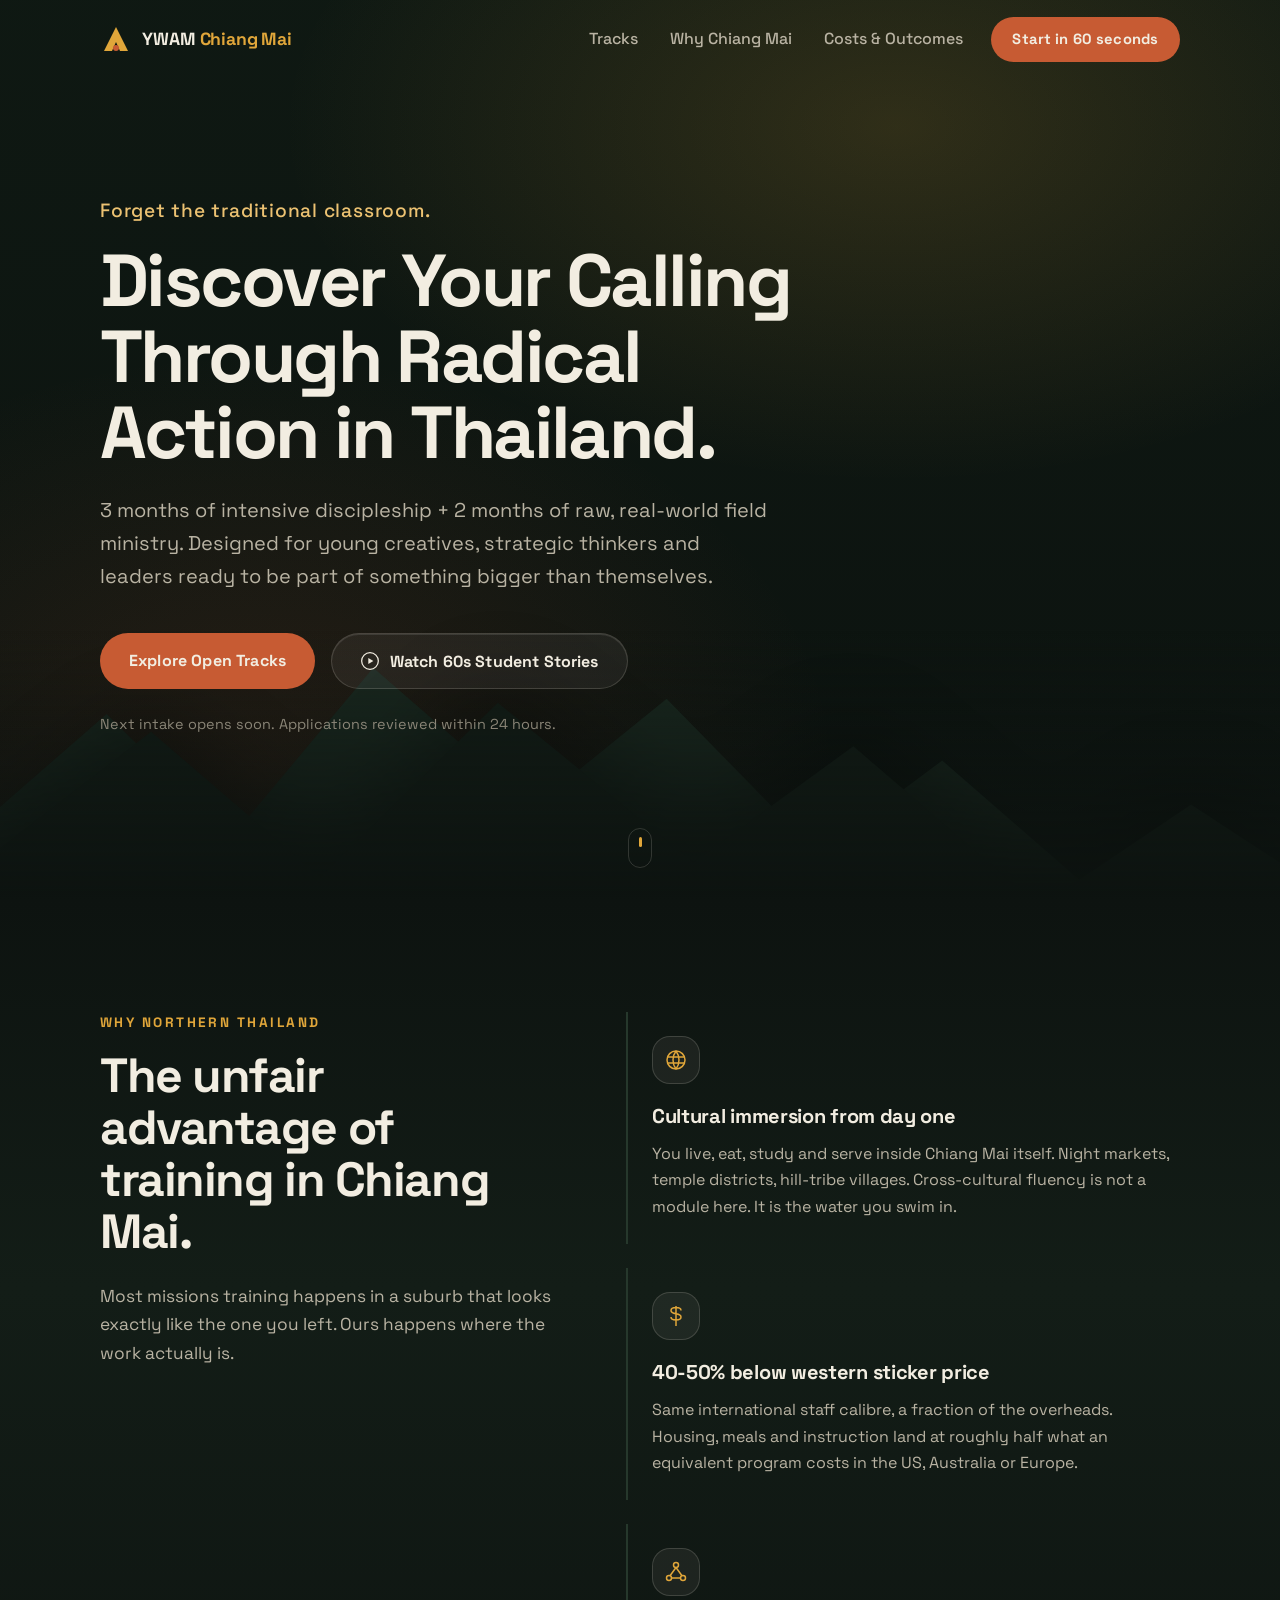
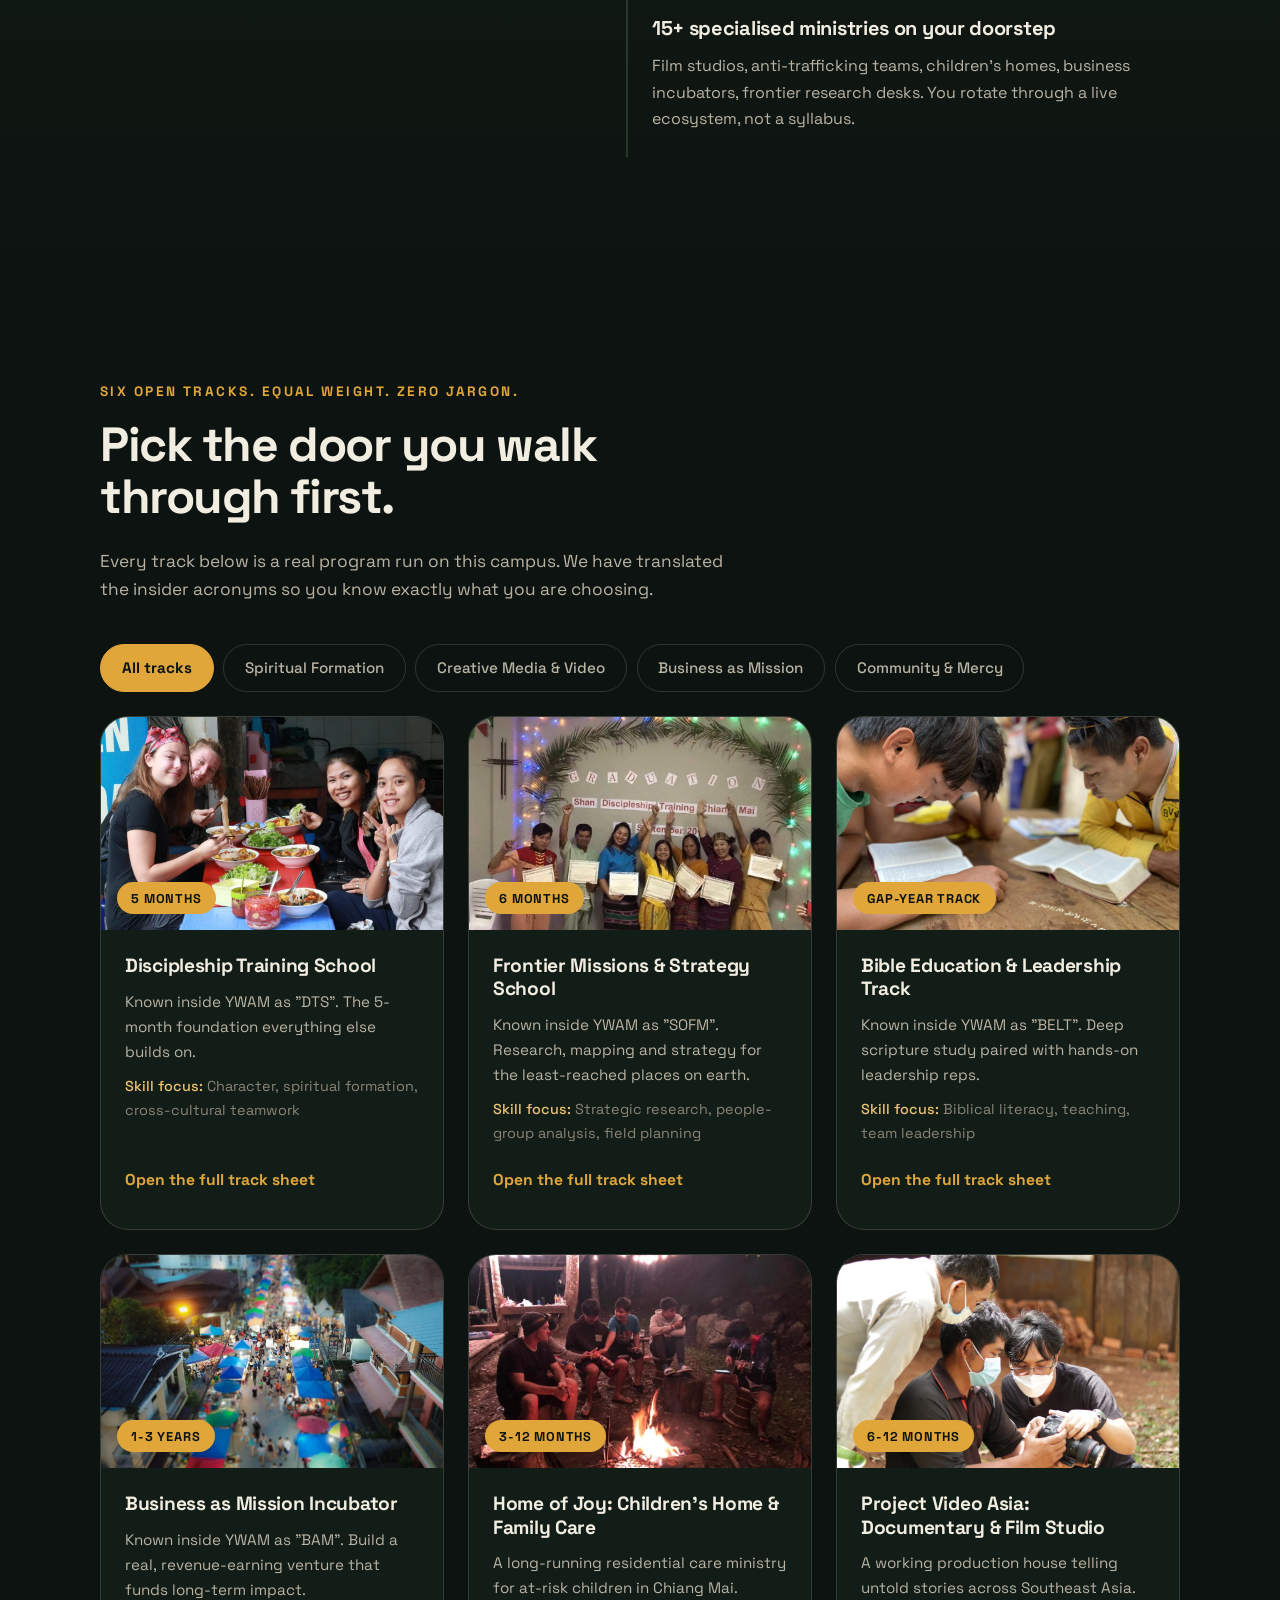
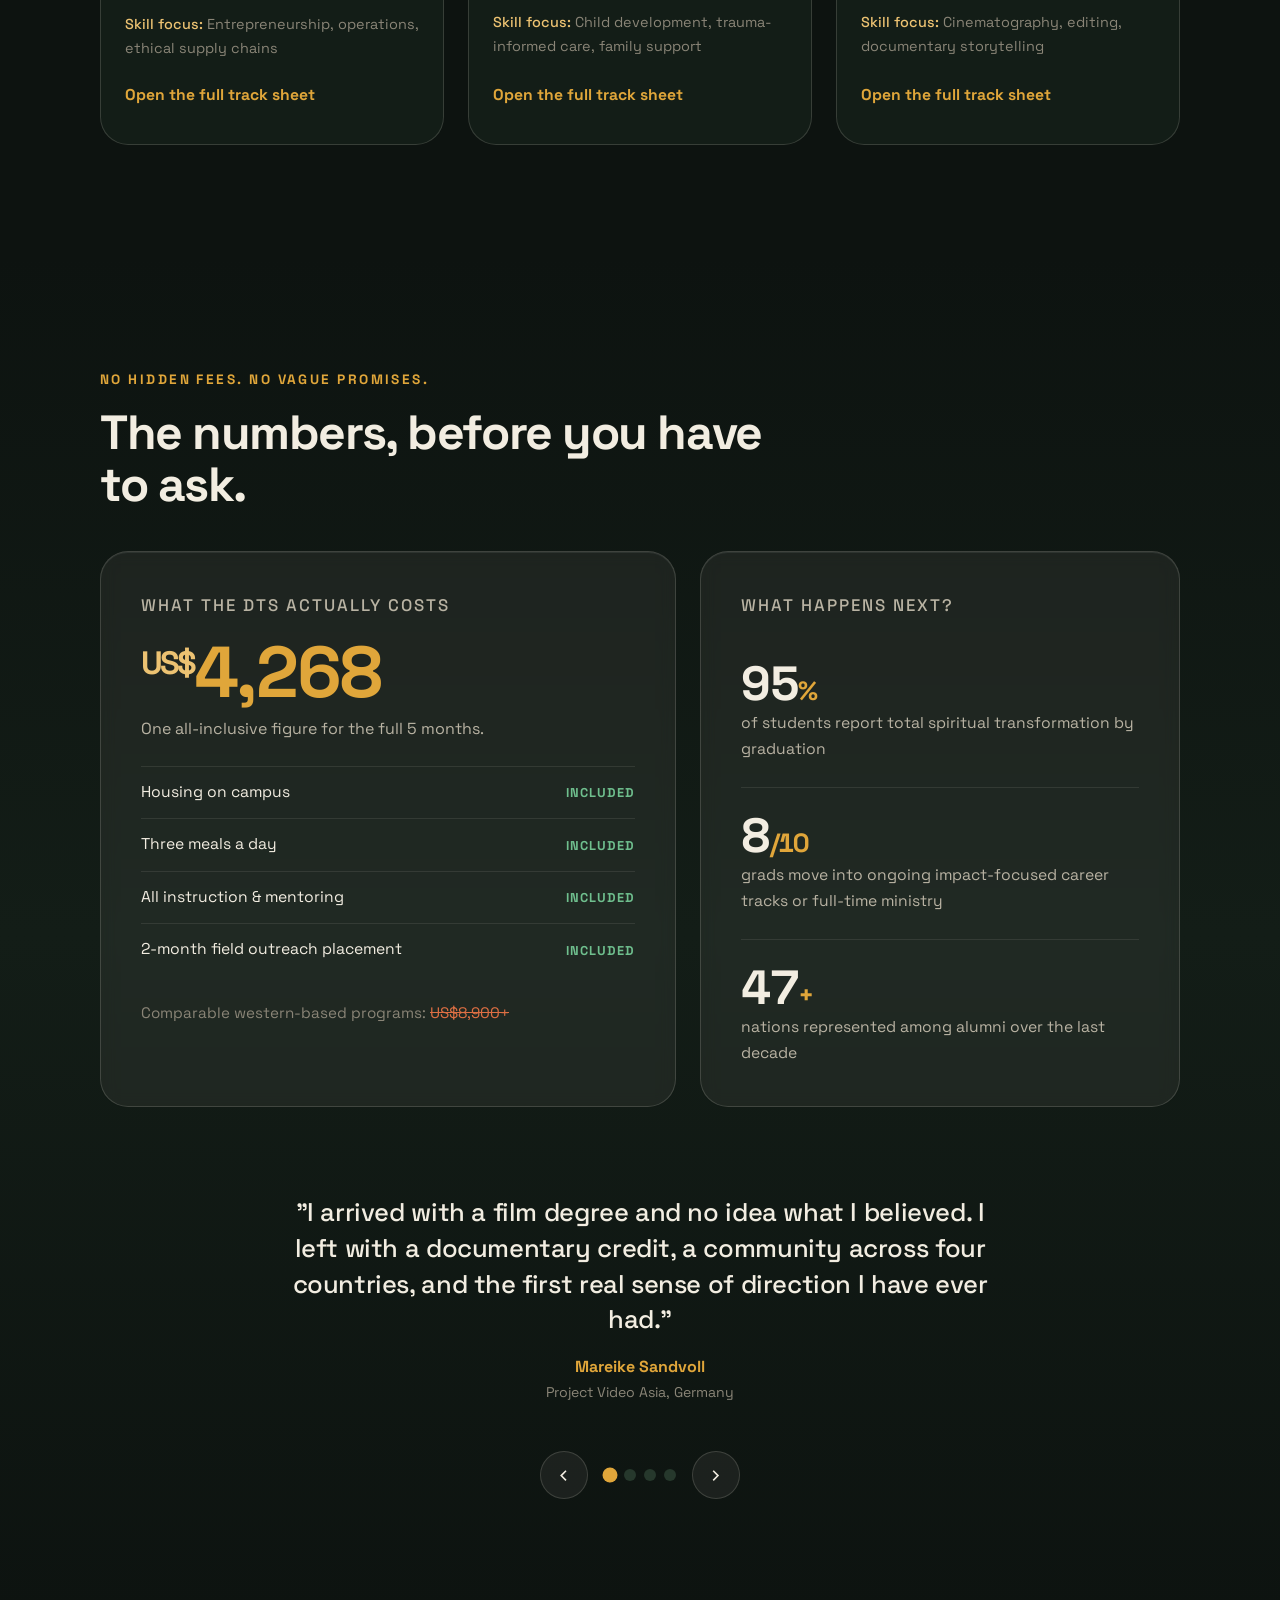
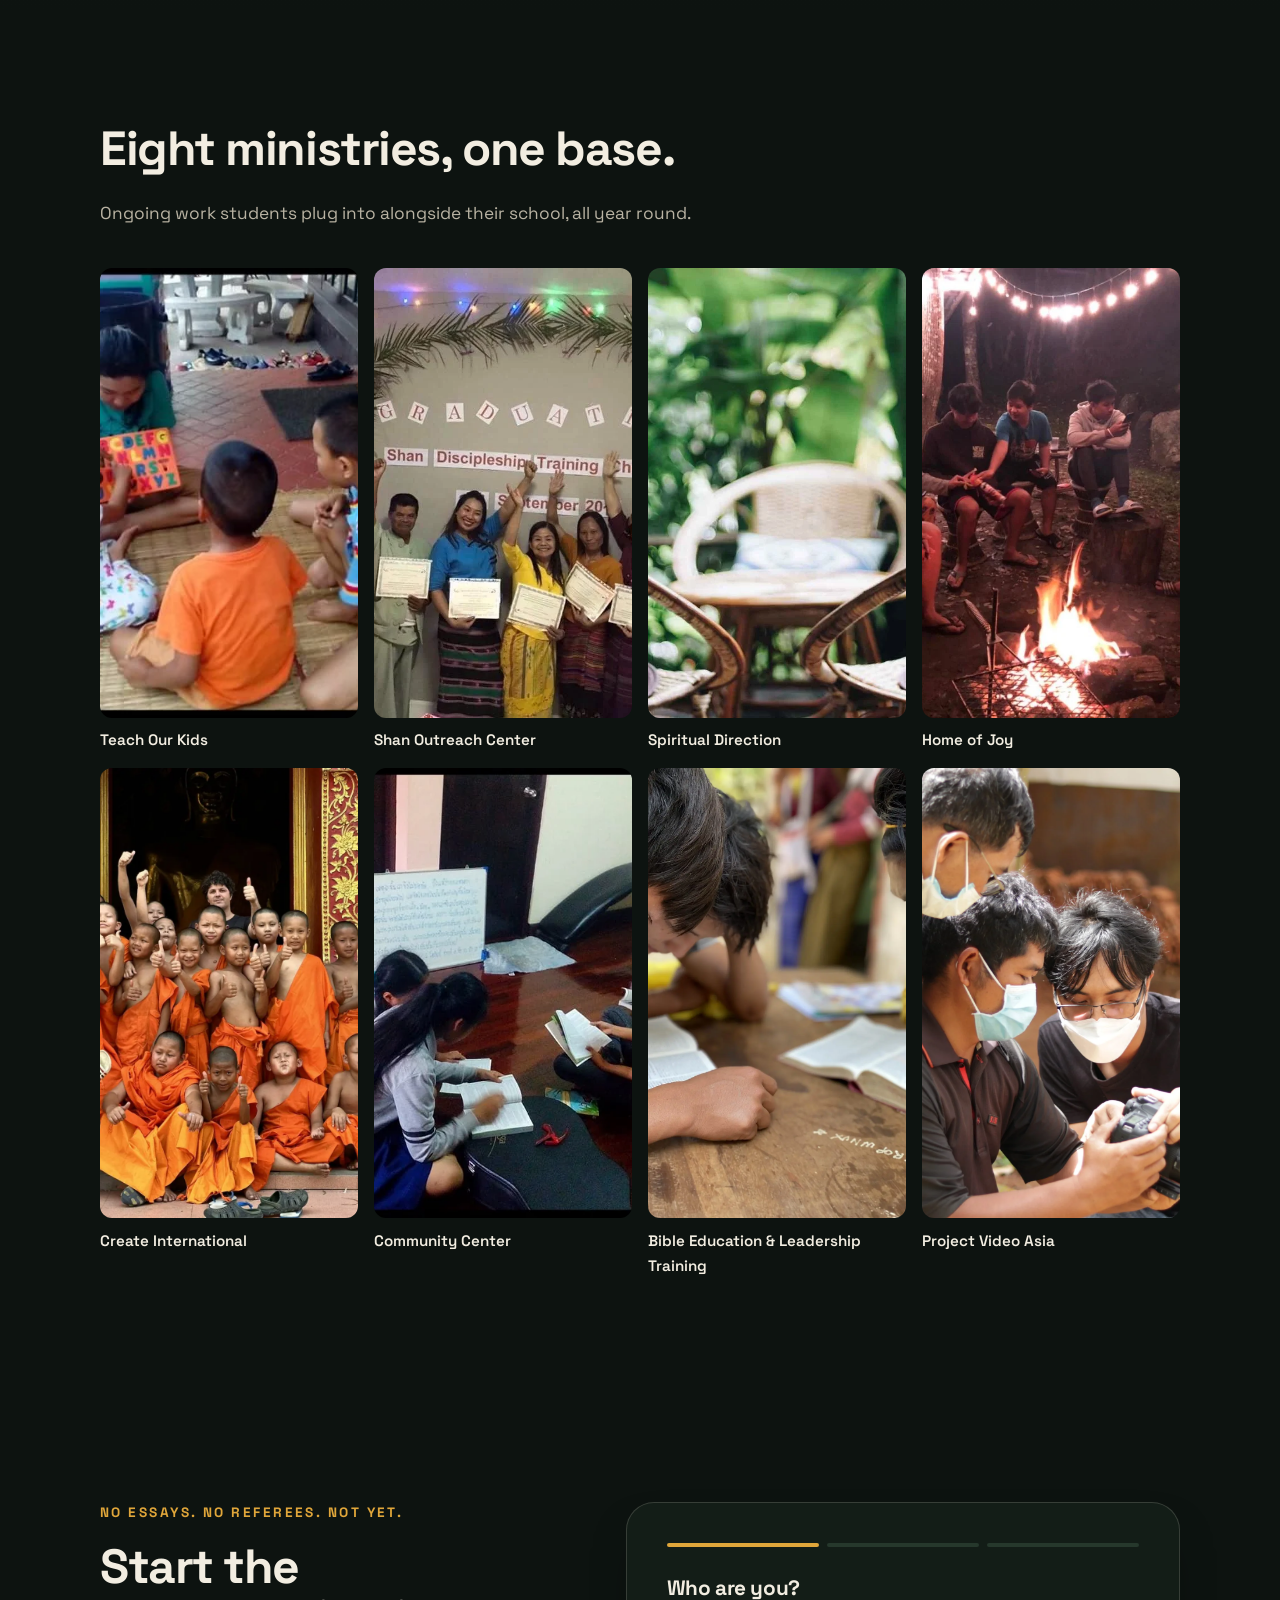
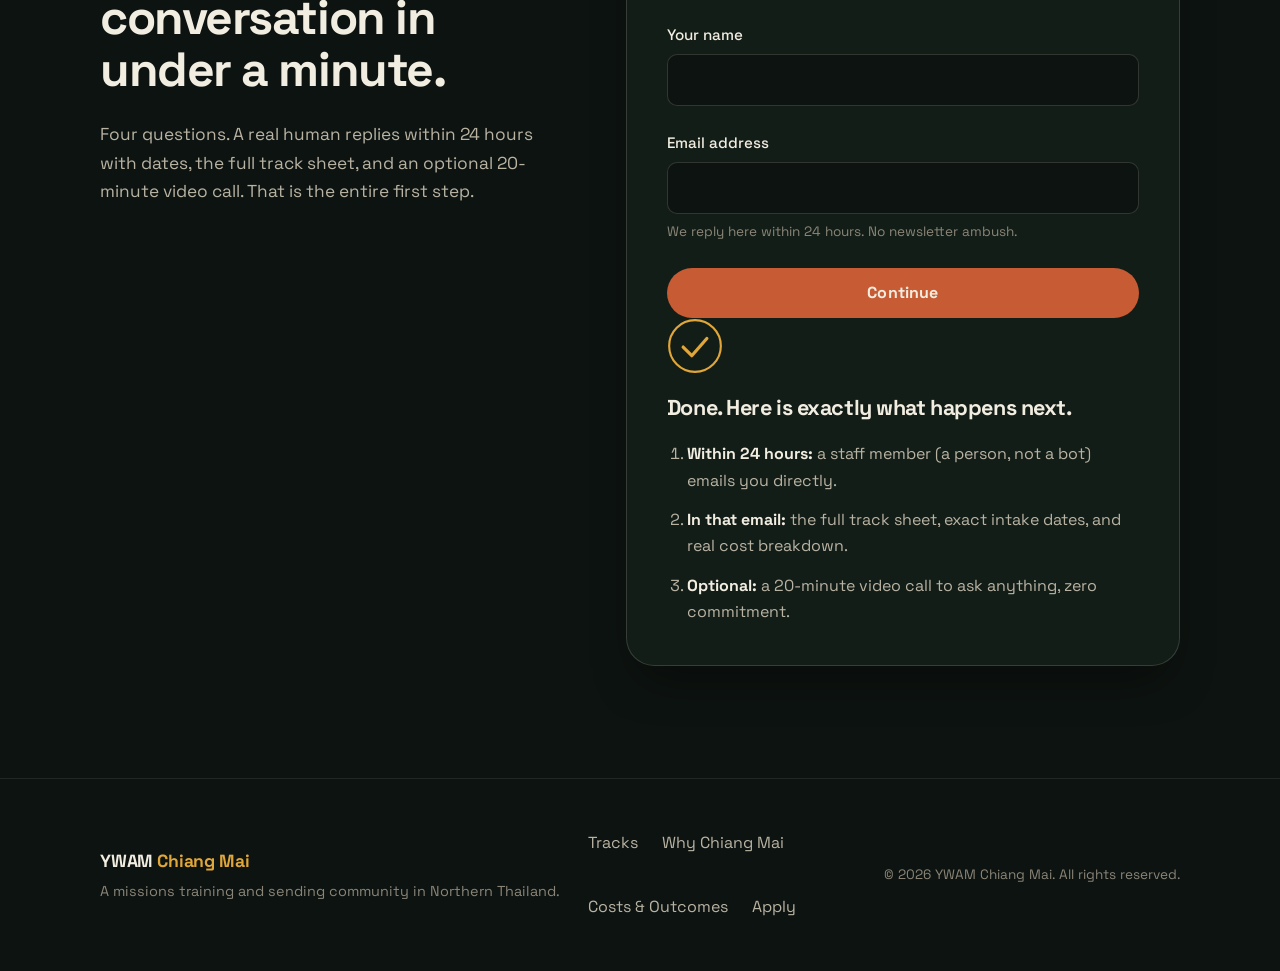
==== commit 8a6502ed: "Add market photo to Business as Mission Incubator track card Co-Authored-By: Claude Sonnet 5 <norepl" ====
--- a/index.html
+++ b/index.html
@@ -276,7 +276,7 @@
             </div>
           </li>
           <li class="track-card reveal" data-category="business" data-sheet="bam">
-            <div class="track-media track-media-bam" aria-hidden="true"><span class="track-tag">1-3 years</span></div>
+            <div class="track-media track-media-bam" aria-hidden="true"><img src="images/ywamchiangmai-ywam-chiangmai-ywam-hub-market-view-2018.webp" alt="" loading="lazy"><span class="track-tag">1-3 years</span></div>
             <div class="track-body">
               <h3>Business as Mission Incubator</h3>
               <p class="track-translate">Known inside YWAM as "BAM". Build a real, revenue-earning venture that funds long-term impact.</p>
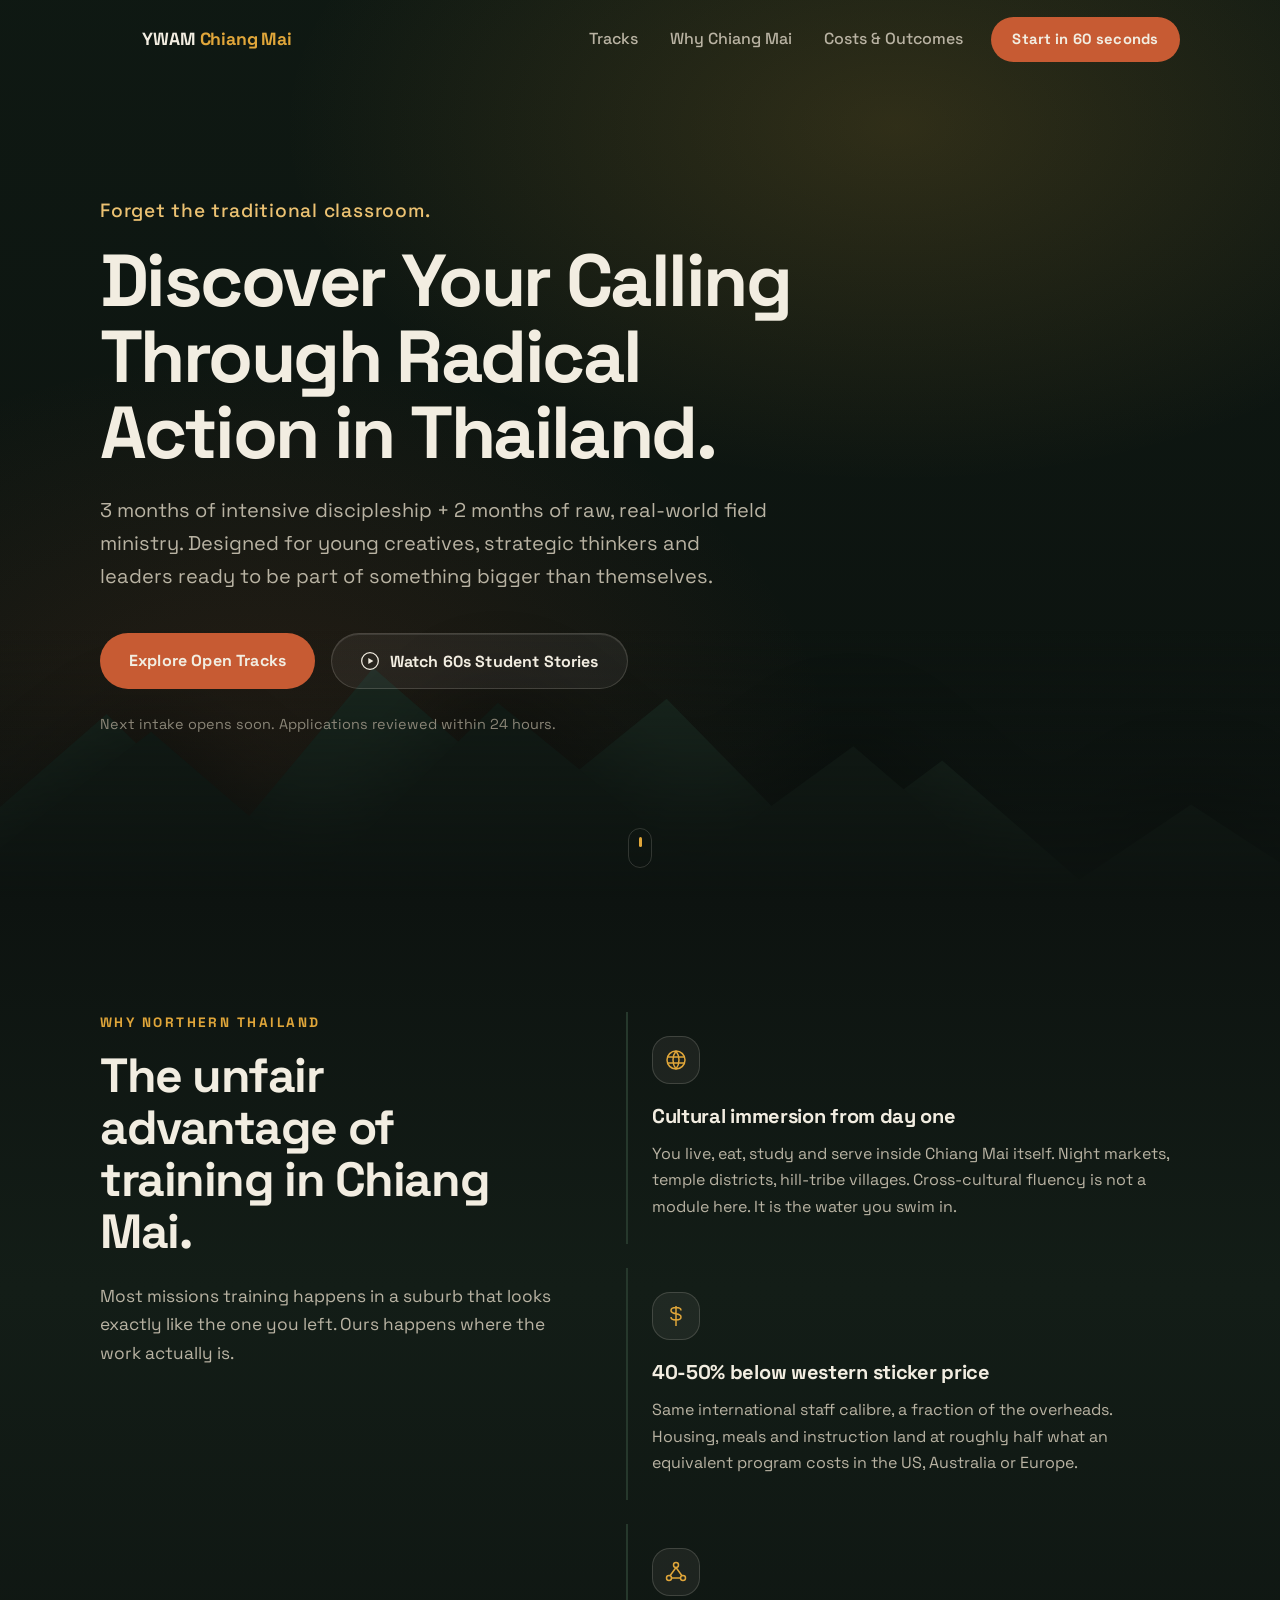
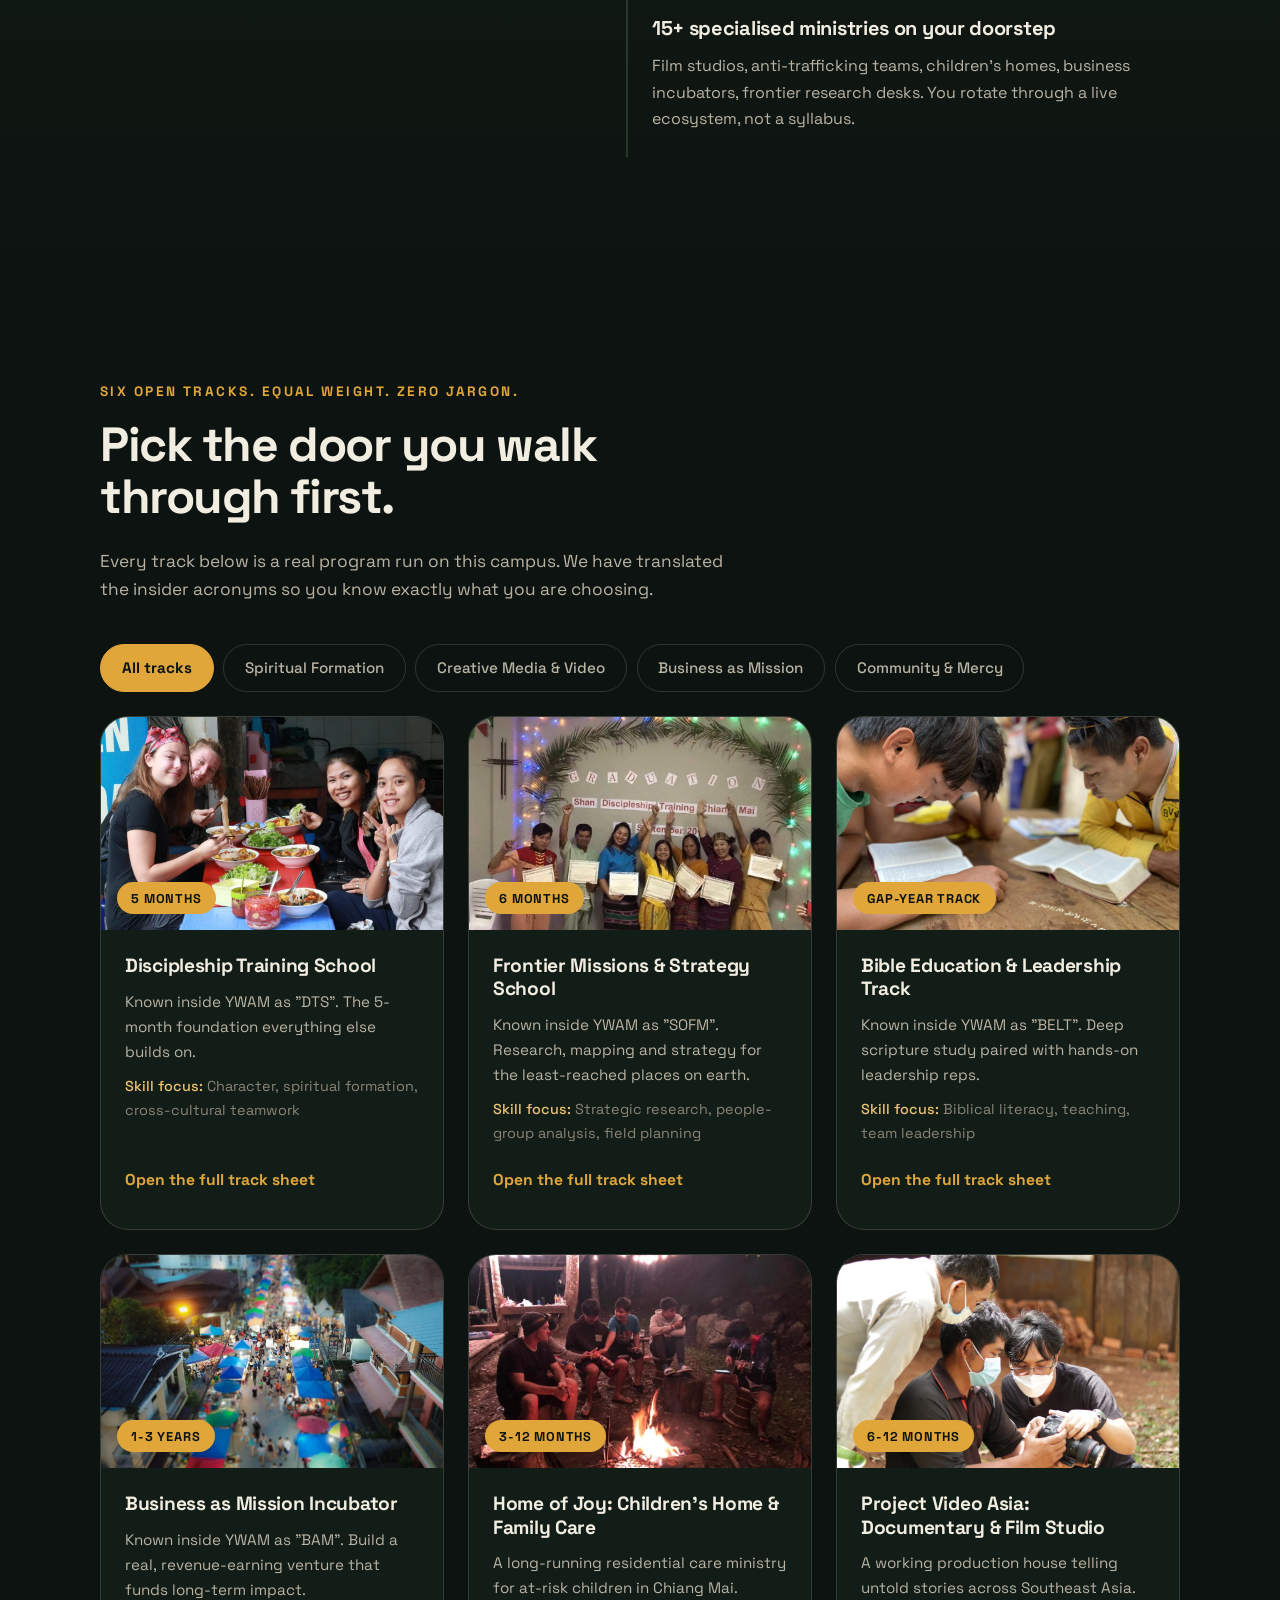
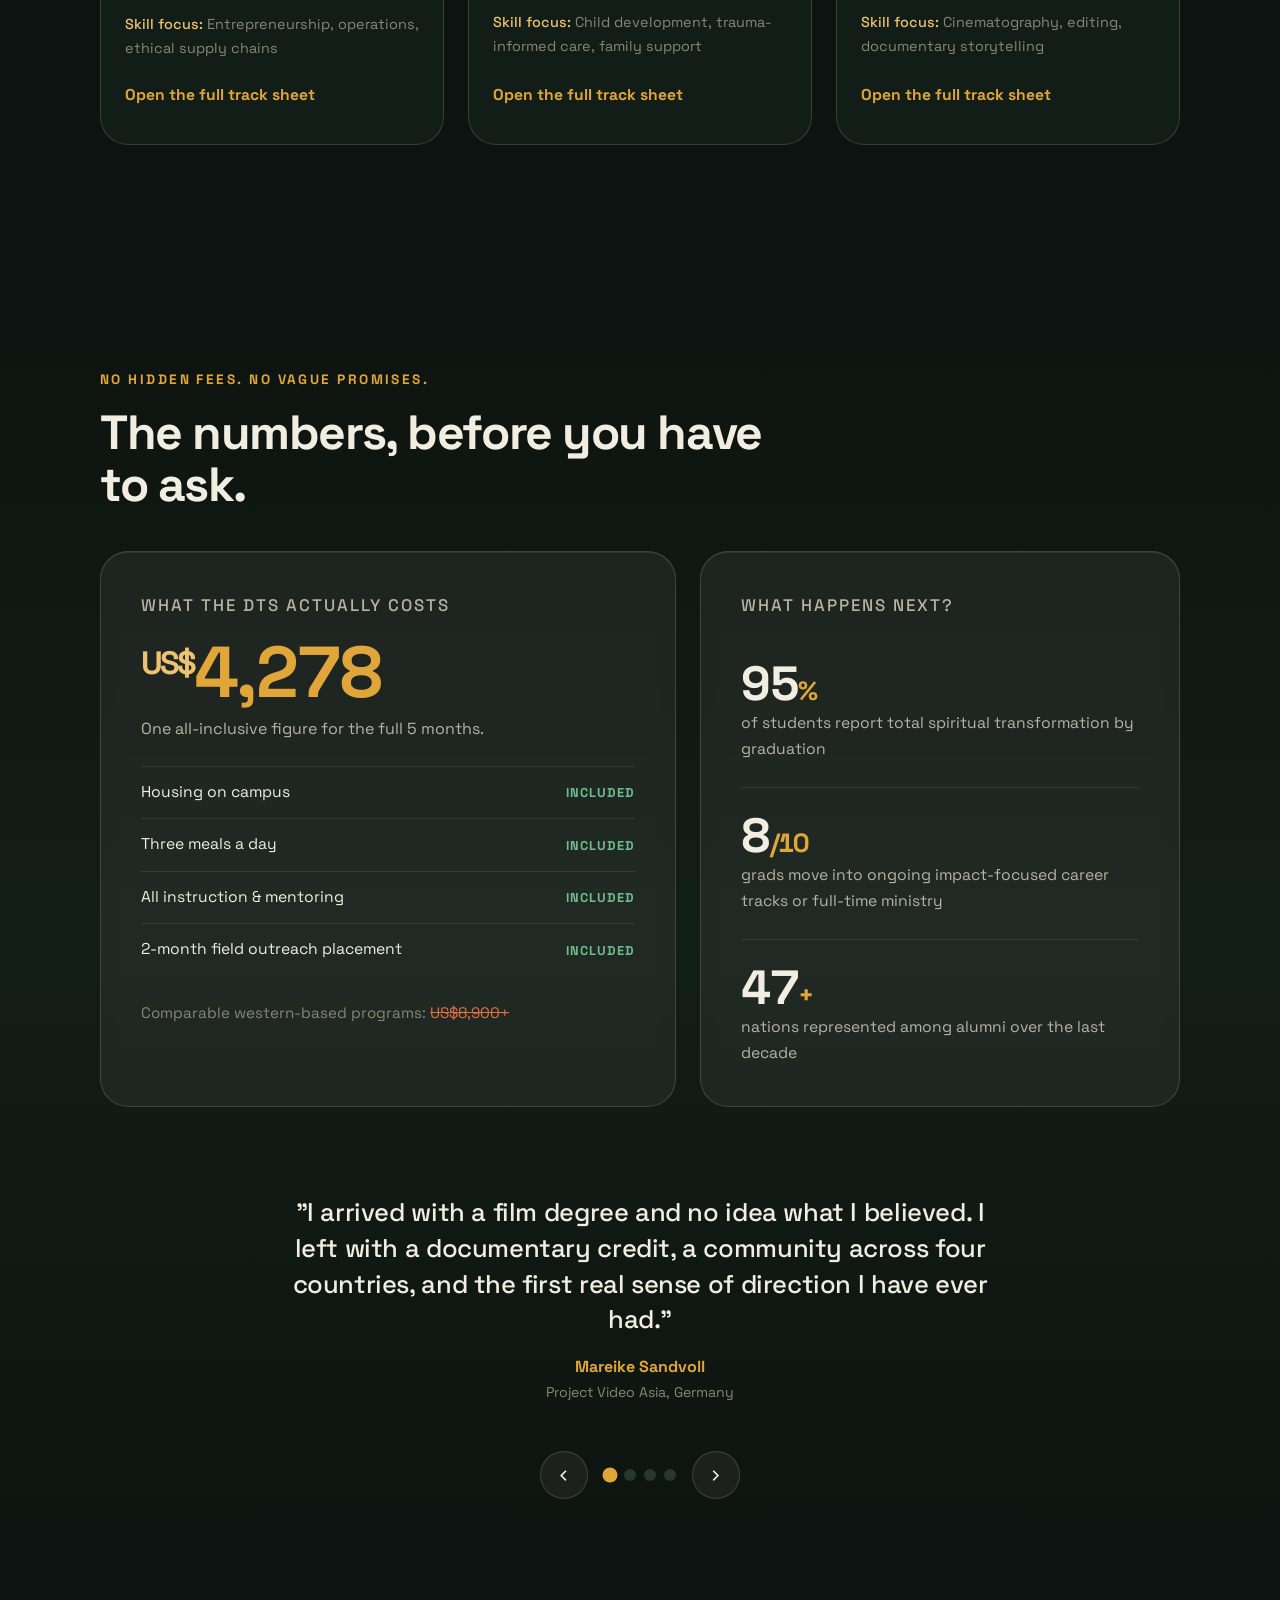
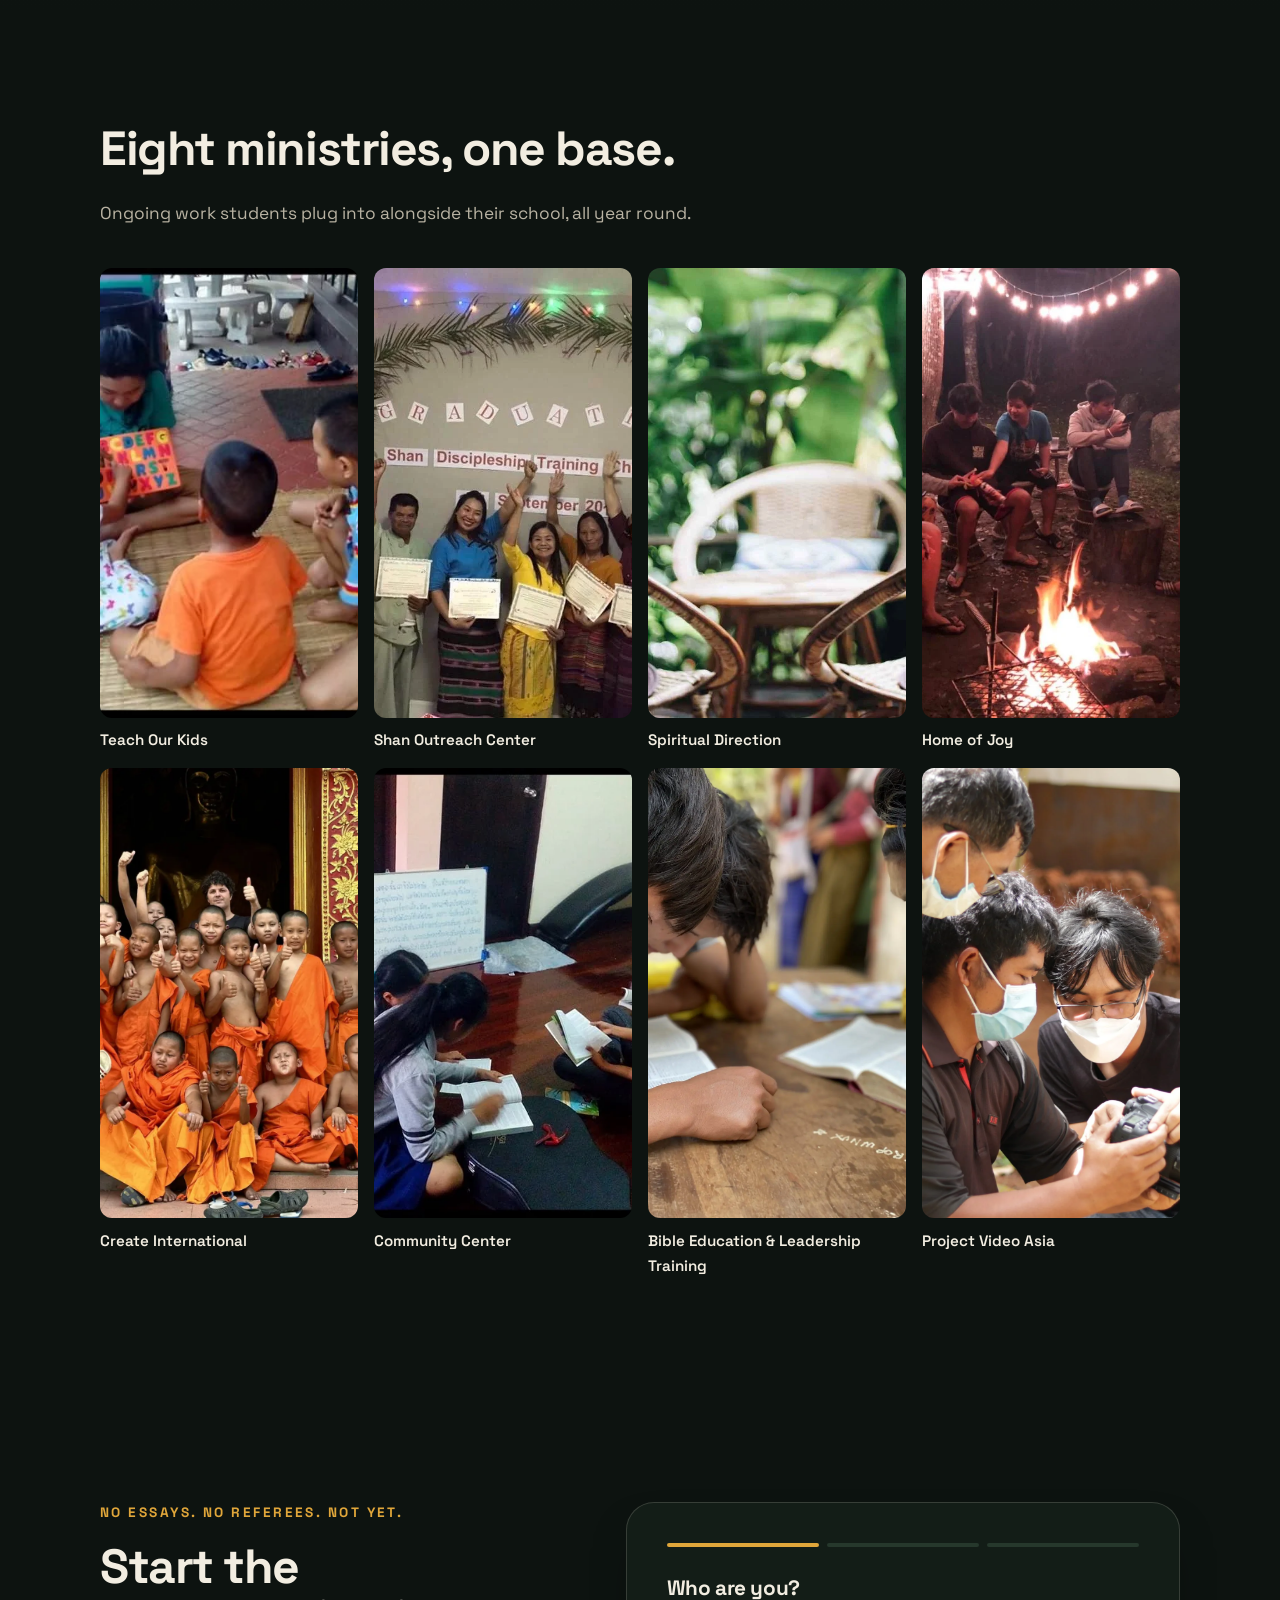
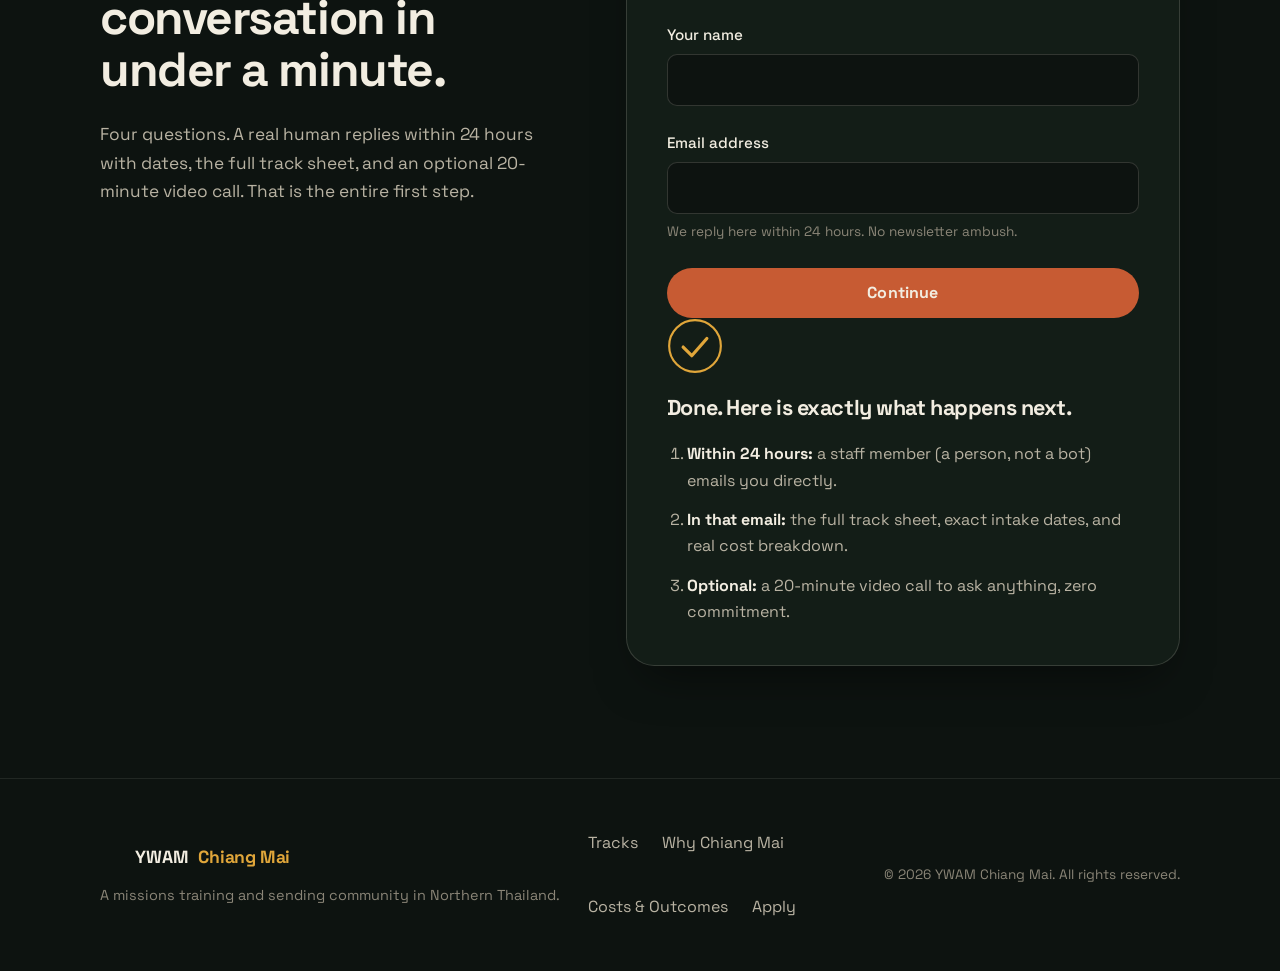
==== commit 9fbd8071: "Add logo mark to nav/footer and dark-background cursor across the site Co-Authored-By: Claude Sonnet" ====
--- a/index.html
+++ b/index.html
@@ -144,10 +144,7 @@
   <header class="site-header" id="siteHeader">
     <div class="header-inner">
       <a class="brand" href="index.html" aria-label="YWAM Chiang Mai home">
-        <svg class="brand-mark" viewBox="0 0 32 32" fill="none" aria-hidden="true">
-          <path d="M16 3 4 27h8l4-9 4 9h8L16 3z" fill="var(--gold)"/>
-          <circle cx="16" cy="24" r="3" fill="var(--terracotta)"/>
-        </svg>
+        <span class="brand-mark" aria-hidden="true"></span>
         <span class="brand-name">YWAM <em>Chiang Mai</em></span>
       </a>
       <nav class="site-nav" aria-label="Primary">
@@ -509,7 +506,7 @@
   <footer class="site-footer">
     <div class="container footer-inner">
       <div>
-        <p class="brand-name">YWAM <em>Chiang Mai</em></p>
+        <p class="brand-name footer-brand"><span class="brand-mark" aria-hidden="true"></span>YWAM <em>Chiang Mai</em></p>
         <p class="footer-note">A missions training and sending community in Northern Thailand.</p>
       </div>
       <nav class="footer-nav" aria-label="Footer">
--- a/styles/main.css
+++ b/styles/main.css
@@ -54,6 +54,7 @@
 }
 
 body {
+  cursor: url("images/ywamchiangmai-ywam-chiangmai-cursor-white.svg") 4 4, auto;
   font-family: var(--font-display);
   font-weight: 400;
   font-size: 1rem;
@@ -230,6 +231,9 @@
   width: 2rem;
   height: 2rem;
   flex: none;
+  background: var(--gold);
+  -webkit-mask: url("images/ywamchiangmai-ywam-chiangmai-safari-pinned-tab.svg") center / contain no-repeat;
+  mask: url("images/ywamchiangmai-ywam-chiangmai-safari-pinned-tab.svg") center / contain no-repeat;
 }
 
 .brand-name {
@@ -242,6 +246,13 @@
   font-style: normal;
   color: var(--gold);
 }
+
+.footer-brand {
+  display: inline-flex;
+  align-items: center;
+  gap: 0.6rem;
+}
+.footer-brand .brand-mark { width: 1.6rem; height: 1.6rem; }
 
 .site-nav {
   display: none;
